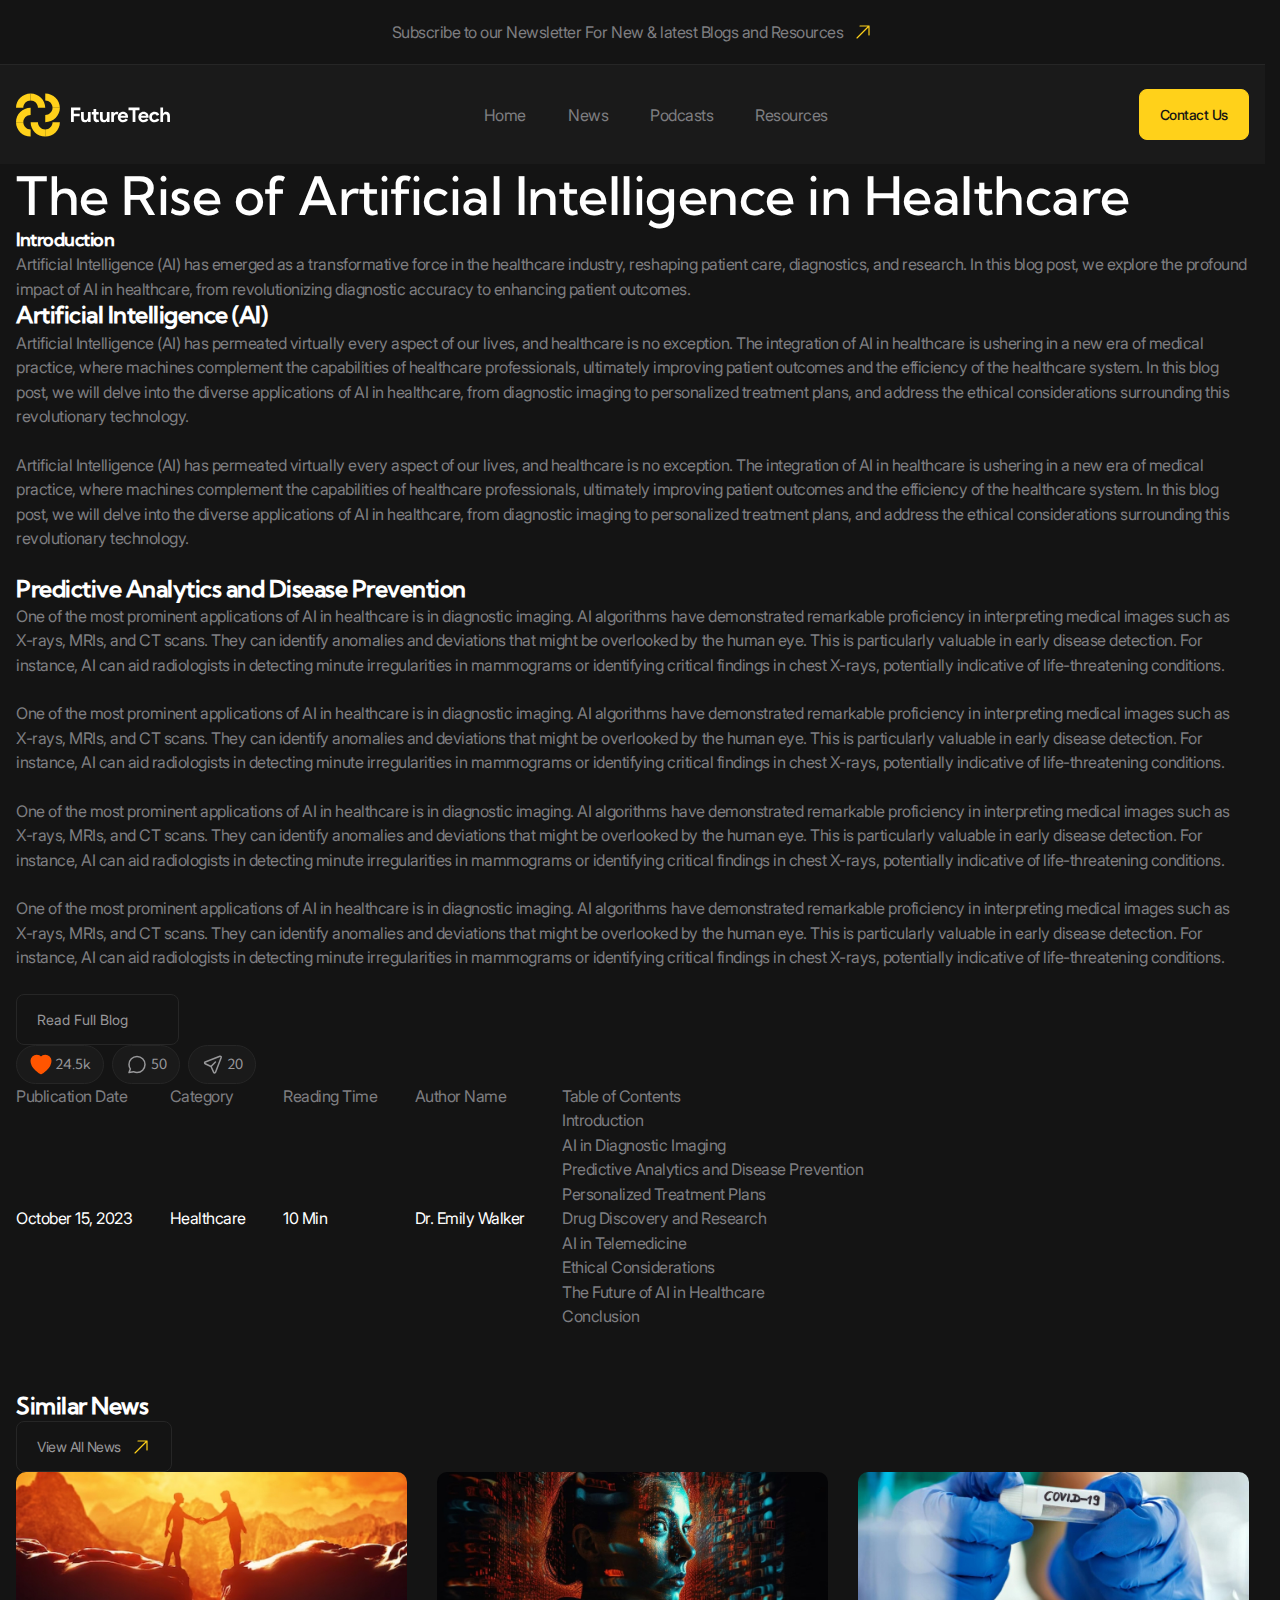
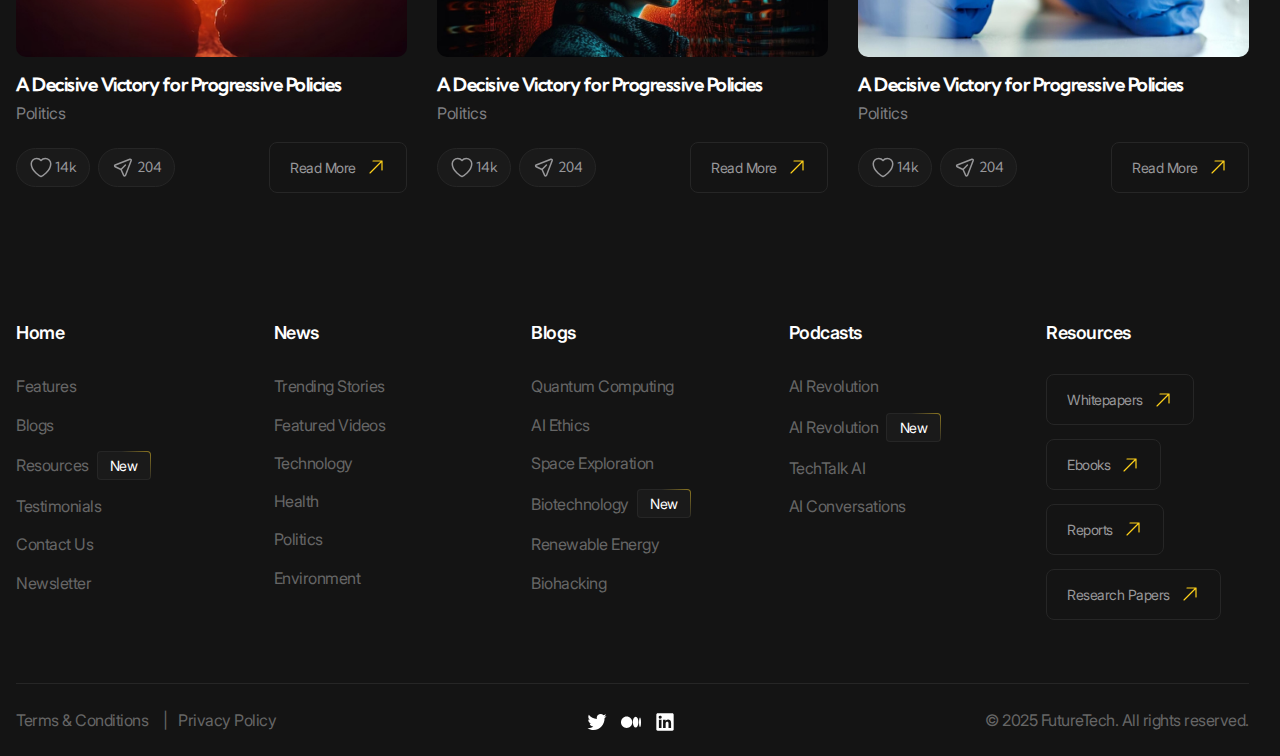
==== blog.html @ c9fc6361 "The layout of the blog-details section has been completed" ====
<!DOCTYPE html>
<html lang="en">

<head>
  <meta charset="UTF-8">
  <meta name="viewport"
    content="width=device-width, initial-scale=1.0, user-scalable=no, maximum-scale=1.0, minimum-scale=1.0">
  <meta http-equiv="X-UA-Compatible" content="ie-edge">
  <title>Future Tech | Blog</title>
  <link rel="stylesheet" href="./styles/main.css">
  <script src="./scripts/main.js" type="module" defer></script>
</head>

<body>
  <header class="header" data-js-header>
    <div class="header__promo">
      <div class="header__promo-inner container">
        <a href="/" class="header__promo-link"><span class="icon icon--yellow-arrow">Subscribe to our Newsletter For New
            & latest Blogs and Resources</span></a>
      </div>
    </div>
    <div class="header__body">
      <div class="header__body-inner container">
        <a href="/" class="header__logo logo" title="Home" aria-label="Home">
          <img src="./images/logo.svg" alt="" class="logo__image" width="179" height="50">
        </a>
        <div class="header__overlay" data-js-header-overlay>
          <nav class="header__menu">
            <ul class="header__menu-list">
              <li class="header__menu-item">
                <a href="./index.html" class="header__menu-link">Home</a>
              </li>
              <li class="header__menu-item">
                <a href="./news.html" class="header__menu-link">News</a>
              </li>
              <li class="header__menu-item">
                <a href="/" class="header__menu-link">Podcasts</a>
              </li>
              <li class="header__menu-item">
                <a href="/" class="header__menu-link">Resources</a>
              </li>
            </ul>
          </nav>
          <a href="" class="header__contact-us-link button button--accent">Contact Us</a>
        </div>

        <button class="header__burger-button burger-button visible-mobile" type="button" aria-label="Open menu"
          title="Open menu" data-js-header-burger-button>
          <span class="burger-button__line"></span>
          <span class="burger-button__line"></span>
          <span class="burger-button__line"></span>
        </button>
      </div>
    </div>
  </header>
  <main>
    <section class="blog-details" aria-labelledby="blog-details-title">
      <header class="blog-details__banner">
        <div class="blog-details__banner-inner container">
          <h1 class="blog-details__title" id="blog-details__title">The Rise of Artificial Intelligence in Healthcare
          </h1>
        </div>
      </header>
      <div class="blog-details__body">
        <div class="blog-details__body-inner container">
          <div class="blog-details__content">
            <div class="blog-details__intro">
              <h2 class="h6">Introduction</h2>
              <p>Artificial Intelligence (AI) has emerged as a transformative force in the healthcare industry,
                reshaping patient care, diagnostics, and research. In this blog post, we explore the profound impact of
                AI in healthcare, from revolutionizing diagnostic accuracy to enhancing patient outcomes.</p>
            </div>
            <div class="blog-details__main">
              <h2 class="h4">Artificial Intelligence (AI)</h2>
              <p>Artificial Intelligence (AI) has permeated virtually every aspect of our lives, and healthcare is no
                exception. The integration of AI in healthcare is ushering in a new era of medical practice, where
                machines complement the capabilities of healthcare professionals, ultimately improving patient outcomes
                and the efficiency of the healthcare system. In this blog post, we will delve into the diverse
                applications of AI in healthcare, from diagnostic imaging to personalized treatment plans, and address
                the ethical considerations surrounding this revolutionary technology.</p>
              <p>Artificial Intelligence (AI) has permeated virtually every aspect of our lives, and healthcare is no
                exception. The integration of AI in healthcare is ushering in a new era of medical practice, where
                machines complement the capabilities of healthcare professionals, ultimately improving patient outcomes
                and the efficiency of the healthcare system. In this blog post, we will delve into the diverse
                applications of AI in healthcare, from diagnostic imaging to personalized treatment plans, and address
                the ethical considerations surrounding this revolutionary technology.</p>
              <h2 class="h4">Predictive Analytics and Disease Prevention</h2>
              <p>
                One of the most prominent applications of AI in healthcare is in diagnostic imaging. AI algorithms have
                demonstrated remarkable proficiency in interpreting medical images such as X-rays, MRIs, and CT scans.
                They can identify anomalies and deviations that might be overlooked by the human eye. This is
                particularly valuable in early disease detection. For instance, AI can aid radiologists in detecting
                minute irregularities in mammograms or identifying critical findings in chest X-rays, potentially
                indicative of life-threatening conditions.
              </p>
              <p>
                One of the most prominent applications of AI in healthcare is in diagnostic imaging. AI algorithms have
                demonstrated remarkable proficiency in interpreting medical images such as X-rays, MRIs, and CT scans.
                They can identify anomalies and deviations that might be overlooked by the human eye. This is
                particularly valuable in early disease detection. For instance, AI can aid radiologists in detecting
                minute irregularities in mammograms or identifying critical findings in chest X-rays, potentially
                indicative of life-threatening conditions.
              </p>
              <p>
                One of the most prominent applications of AI in healthcare is in diagnostic imaging. AI algorithms have
                demonstrated remarkable proficiency in interpreting medical images such as X-rays, MRIs, and CT scans.
                They can identify anomalies and deviations that might be overlooked by the human eye. This is
                particularly valuable in early disease detection. For instance, AI can aid radiologists in detecting
                minute irregularities in mammograms or identifying critical findings in chest X-rays, potentially
                indicative of life-threatening conditions.
              </p>
              <p>
                One of the most prominent applications of AI in healthcare is in diagnostic imaging. AI algorithms have
                demonstrated remarkable proficiency in interpreting medical images such as X-rays, MRIs, and CT scans.
                They can identify anomalies and deviations that might be overlooked by the human eye. This is
                particularly valuable in early disease detection. For instance, AI can aid radiologists in detecting
                minute irregularities in mammograms or identifying critical findings in chest X-rays, potentially
                indicative of life-threatening conditions.
              </p>
              <button class="blog-details__read-full-button button" type="button">
                <span class="icon icon--gray-arrow-down">Read Full Blog</span>
              </button>
            </div>
          </div>
          <div class="blog-details__info">
            <div class="blog-details__actions blog-actions">
              <ul class="blog-actions__list">
                <li class="blog-actions__item">
                  <button class="blog-actions__button is-active" type="button" aria-label="Dislike"
                    title="Dislike">
                    <span class="blog-actions__icon-wrapper">
                      <svg width="24" height="25" viewBox="0 0 24 25" fill="none"
                        xmlns="http://www.w3.org/2000/svg">
                        <path
                          d="M11.645 21.4107L11.6384 21.4071L11.6158 21.3949C11.5965 21.3844 11.5689 21.3693 11.5336 21.3496C11.4629 21.3101 11.3612 21.2524 11.233 21.1769C10.9765 21.0261 10.6132 20.8039 10.1785 20.515C9.31074 19.9381 8.15122 19.0901 6.9886 18.0063C4.68781 15.8615 2.25 12.6751 2.25 8.75C2.25 5.82194 4.7136 3.5 7.6875 3.5C9.43638 3.5 11.0023 4.29909 12 5.5516C12.9977 4.29909 14.5636 3.5 16.3125 3.5C19.2864 3.5 21.75 5.82194 21.75 8.75C21.75 12.6751 19.3122 15.8615 17.0114 18.0063C15.8488 19.0901 14.6893 19.9381 13.8215 20.515C13.3868 20.8039 13.0235 21.0261 12.767 21.1769C12.6388 21.2524 12.5371 21.3101 12.4664 21.3496C12.4311 21.3693 12.4035 21.3844 12.3842 21.3949L12.3616 21.4071L12.355 21.4107L12.3523 21.4121C12.1323 21.5289 11.8677 21.5289 11.6477 21.4121L11.645 21.4107Z"
                          stroke="#666666" stroke-width="1.5" stroke-linejoin="round" />
                      </svg>
                    </span>
                    <span>24.5k</span>
                  </button>
                </li>
                <li class="blog-actions__item">
                  <button class="blog-actions__button" type="button" aria-label="Discuss" title="Discuss">
                    <span class="blog-actions__icon-wrapper">
                      <svg width="24" height="25" viewBox="0 0 24 25" fill="none"
                        xmlns="http://www.w3.org/2000/svg">
                        <path
                          d="M8.48581 19.6888C9.54657 20.2083 10.7392 20.5 12 20.5C16.4183 20.5 20 16.9183 20 12.5C20 8.08172 16.4183 4.5 12 4.5C7.58172 4.5 4 8.08172 4 12.5C4 14.1401 4.49356 15.665 5.34026 16.9341M8.48581 19.6888L4 20.5L5.34026 16.9341M8.48581 19.6888L8.49231 19.6877M5.34026 16.9341L5.34154 16.9308"
                          stroke="#666666" stroke-width="1.5" stroke-linecap="round" stroke-linejoin="round" />
                      </svg>

                    </span>
                    <span>50</span>
                  </button>
                </li>
                <li class="blog-actions__item">
                  <button class="blog-actions__button" type="button" aria-label="Share" title="Share">
                    <span class="blog-actions__icon-wrapper">
                      <svg width="24" height="25" viewBox="0 0 24 25" fill="none"
                        xmlns="http://www.w3.org/2000/svg">
                        <path
                          d="M10.0384 14.4616L4.1719 11.7951C3.36454 11.4281 3.39898 10.2697 4.22673 9.95134L18.8999 4.30781C19.7087 3.99675 20.5033 4.79139 20.1922 5.60013L14.5487 20.2733C14.2303 21.1011 13.072 21.1355 12.705 20.3281L10.0384 14.4616ZM10.0384 14.4616L14.4231 10.077"
                          stroke="#666666" stroke-width="1.5" stroke-linecap="round" stroke-linejoin="round" />
                      </svg>

                    </span>
                    <span>20</span>
                  </button>
                </li>
              </ul>
            </div>
            <div class="blog-details__summary summary">
              <dl class="summary__list">
                <div class="summary__item">
                  <dt class="summary__key">Publication Date</dt>
                  <dd class="summary__value"><time datetime="2023-10-15" >October 15, 2023</time></dd>
                </div>
                <div class="summary__item">
                  <dt class="summary__key">Category</dt>
                  <dd class="summary__value">Healthcare</dd>
                </div>
                <div class="summary__item">
                  <dt class="summary__key">Reading Time</dt>
                  <dd class="summary__value">10 Min</dd>
                </div>
                <div class="summary__item">
                  <dt class="summary__key">Author Name</dt>
                  <dd class="summary__value">Dr. Emily Walker</dd>
                </div>
                <div class="summary__item">
                  <dt class="summary__key">Table of Contents</dt>
                  <div class="table-of-contents">
                    <ul class="table-of-contents__list">
                      <li class="table-of-contents__item">Introduction</li>
                      <li class="table-of-contents__item">AI in Diagnostic Imaging</li>
                      <li class="table-of-contents__item">Predictive Analytics and Disease Prevention</li>
                      <li class="table-of-contents__item">Personalized Treatment Plans</li>
                      <li class="table-of-contents__item">Drug Discovery and Research</li>
                      <li class="table-of-contents__item">AI in Telemedicine</li>
                      <li class="table-of-contents__item">Ethical Considerations</li>
                      <li class="table-of-contents__item">The Future of AI in Healthcare</li>
                      <li class="table-of-contents__item">Conclusion</li>
                    </ul>
                  </div>
                </div>
              </dl>
            </div>
          </div>
        </div>
      </div>
      <div class="blog-details__news news container">
        <header class="news__header">
          <h2 class="news__title h4">Similar News</h2>
          <a href="/" class="news__link button">
            <span class="icon icon--yellow-arrow">View All News</span>
          </a>
        </header>
        <ul class="news__list">
          <li class="news__item">
            <article class="news-card">
              <img src="./images/news/2.jpg" alt="" class="news-card__image" width="512" height="222">
              <div class="news-card__body">
                <h2 class="news-card__title h6">A Decisive Victory for Progressive Policies</h2>
                <div class="news-card__description">
                  <p>Politics</p>
                </div>
              </div>
              <div class="news-card__controls">
                <div class="news-card__actions blog-actions">
                  <ul class="blog-actions__list">
                    <li class="blog-actions__item">
                      <button class="blog-actions__button" type="button" aria-label="Like" title="Like">
                        <span class="blog-actions__icon-wrapper">
                          <svg width="24" height="25" viewBox="0 0 24 25" fill="none"
                            xmlns="http://www.w3.org/2000/svg">
                            <path
                              d="M11.645 21.4107L11.6384 21.4071L11.6158 21.3949C11.5965 21.3844 11.5689 21.3693 11.5336 21.3496C11.4629 21.3101 11.3612 21.2524 11.233 21.1769C10.9765 21.0261 10.6132 20.8039 10.1785 20.515C9.31074 19.9381 8.15122 19.0901 6.9886 18.0063C4.68781 15.8615 2.25 12.6751 2.25 8.75C2.25 5.82194 4.7136 3.5 7.6875 3.5C9.43638 3.5 11.0023 4.29909 12 5.5516C12.9977 4.29909 14.5636 3.5 16.3125 3.5C19.2864 3.5 21.75 5.82194 21.75 8.75C21.75 12.6751 19.3122 15.8615 17.0114 18.0063C15.8488 19.0901 14.6893 19.9381 13.8215 20.515C13.3868 20.8039 13.0235 21.0261 12.767 21.1769C12.6388 21.2524 12.5371 21.3101 12.4664 21.3496C12.4311 21.3693 12.4035 21.3844 12.3842 21.3949L12.3616 21.4071L12.355 21.4107L12.3523 21.4121C12.1323 21.5289 11.8677 21.5289 11.6477 21.4121L11.645 21.4107Z"
                              stroke="#666666" stroke-width="1.5" stroke-linejoin="round" />
                          </svg>
                        </span>
                        <span>14k</span>
                      </button>
                    </li>
                    <li class="blog-actions__item">
                      <button class="blog-actions__button" type="button" aria-label="Share" title="Share">
                        <span class="blog-actions__icon-wrapper">
                          <svg width="24" height="25" viewBox="0 0 24 25" fill="none"
                            xmlns="http://www.w3.org/2000/svg">
                            <path
                              d="M10.0384 14.4616L4.1719 11.7951C3.36454 11.4281 3.39898 10.2697 4.22673 9.95134L18.8999 4.30781C19.7087 3.99675 20.5033 4.79139 20.1922 5.60013L14.5487 20.2733C14.2303 21.1011 13.072 21.1355 12.705 20.3281L10.0384 14.4616ZM10.0384 14.4616L14.4231 10.077"
                              stroke="#666666" stroke-width="1.5" stroke-linecap="round"
                              stroke-linejoin="round" />
                          </svg>

                        </span>
                        <span>204</span>
                      </button>
                    </li>
                  </ul>
                </div>
                <a href="/" class="news-card__link button"><span class="icon icon--yellow-arrow">Read
                    More</span></a>
              </div>
            </article>
          </li>
          <li class="news__item">
            <article class="news-card">
              <img src="./images/news/3.jpg" alt="" class="news-card__image" width="512" height="222">
              <div class="news-card__body">
                <h2 class="news-card__title h6">A Decisive Victory for Progressive Policies</h2>
                <div class="news-card__description">
                  <p>Politics</p>
                </div>
              </div>
              <div class="news-card__controls">
                <div class="news-card__actions blog-actions">
                  <ul class="blog-actions__list">
                    <li class="blog-actions__item">
                      <button class="blog-actions__button" type="button" aria-label="Like" title="Like">
                        <span class="blog-actions__icon-wrapper">
                          <svg width="24" height="25" viewBox="0 0 24 25" fill="none"
                            xmlns="http://www.w3.org/2000/svg">
                            <path
                              d="M11.645 21.4107L11.6384 21.4071L11.6158 21.3949C11.5965 21.3844 11.5689 21.3693 11.5336 21.3496C11.4629 21.3101 11.3612 21.2524 11.233 21.1769C10.9765 21.0261 10.6132 20.8039 10.1785 20.515C9.31074 19.9381 8.15122 19.0901 6.9886 18.0063C4.68781 15.8615 2.25 12.6751 2.25 8.75C2.25 5.82194 4.7136 3.5 7.6875 3.5C9.43638 3.5 11.0023 4.29909 12 5.5516C12.9977 4.29909 14.5636 3.5 16.3125 3.5C19.2864 3.5 21.75 5.82194 21.75 8.75C21.75 12.6751 19.3122 15.8615 17.0114 18.0063C15.8488 19.0901 14.6893 19.9381 13.8215 20.515C13.3868 20.8039 13.0235 21.0261 12.767 21.1769C12.6388 21.2524 12.5371 21.3101 12.4664 21.3496C12.4311 21.3693 12.4035 21.3844 12.3842 21.3949L12.3616 21.4071L12.355 21.4107L12.3523 21.4121C12.1323 21.5289 11.8677 21.5289 11.6477 21.4121L11.645 21.4107Z"
                              stroke="#666666" stroke-width="1.5" stroke-linejoin="round" />
                          </svg>
                        </span>
                        <span>14k</span>
                      </button>
                    </li>
                    <li class="blog-actions__item">
                      <button class="blog-actions__button" type="button" aria-label="Share" title="Share">
                        <span class="blog-actions__icon-wrapper">
                          <svg width="24" height="25" viewBox="0 0 24 25" fill="none"
                            xmlns="http://www.w3.org/2000/svg">
                            <path
                              d="M10.0384 14.4616L4.1719 11.7951C3.36454 11.4281 3.39898 10.2697 4.22673 9.95134L18.8999 4.30781C19.7087 3.99675 20.5033 4.79139 20.1922 5.60013L14.5487 20.2733C14.2303 21.1011 13.072 21.1355 12.705 20.3281L10.0384 14.4616ZM10.0384 14.4616L14.4231 10.077"
                              stroke="#666666" stroke-width="1.5" stroke-linecap="round"
                              stroke-linejoin="round" />
                          </svg>

                        </span>
                        <span>204</span>
                      </button>
                    </li>
                  </ul>
                </div>
                <a href="/" class="news-card__link button"><span class="icon icon--yellow-arrow">Read
                    More</span></a>
              </div>
            </article>
          </li>
          <li class="news__item">
            <article class="news-card">
              <img src="./images/news/4.jpg" alt="" class="news-card__image" width="512" height="222">
              <div class="news-card__body">
                <h2 class="news-card__title h6">A Decisive Victory for Progressive Policies</h2>
                <div class="news-card__description">
                  <p>Politics</p>
                </div>
              </div>
              <div class="news-card__controls">
                <div class="news-card__actions blog-actions">
                  <ul class="blog-actions__list">
                    <li class="blog-actions__item">
                      <button class="blog-actions__button" type="button" aria-label="Like" title="Like">
                        <span class="blog-actions__icon-wrapper">
                          <svg width="24" height="25" viewBox="0 0 24 25" fill="none"
                            xmlns="http://www.w3.org/2000/svg">
                            <path
                              d="M11.645 21.4107L11.6384 21.4071L11.6158 21.3949C11.5965 21.3844 11.5689 21.3693 11.5336 21.3496C11.4629 21.3101 11.3612 21.2524 11.233 21.1769C10.9765 21.0261 10.6132 20.8039 10.1785 20.515C9.31074 19.9381 8.15122 19.0901 6.9886 18.0063C4.68781 15.8615 2.25 12.6751 2.25 8.75C2.25 5.82194 4.7136 3.5 7.6875 3.5C9.43638 3.5 11.0023 4.29909 12 5.5516C12.9977 4.29909 14.5636 3.5 16.3125 3.5C19.2864 3.5 21.75 5.82194 21.75 8.75C21.75 12.6751 19.3122 15.8615 17.0114 18.0063C15.8488 19.0901 14.6893 19.9381 13.8215 20.515C13.3868 20.8039 13.0235 21.0261 12.767 21.1769C12.6388 21.2524 12.5371 21.3101 12.4664 21.3496C12.4311 21.3693 12.4035 21.3844 12.3842 21.3949L12.3616 21.4071L12.355 21.4107L12.3523 21.4121C12.1323 21.5289 11.8677 21.5289 11.6477 21.4121L11.645 21.4107Z"
                              stroke="#666666" stroke-width="1.5" stroke-linejoin="round" />
                          </svg>
                        </span>
                        <span>14k</span>
                      </button>
                    </li>
                    <li class="blog-actions__item">
                      <button class="blog-actions__button" type="button" aria-label="Share" title="Share">
                        <span class="blog-actions__icon-wrapper">
                          <svg width="24" height="25" viewBox="0 0 24 25" fill="none"
                            xmlns="http://www.w3.org/2000/svg">
                            <path
                              d="M10.0384 14.4616L4.1719 11.7951C3.36454 11.4281 3.39898 10.2697 4.22673 9.95134L18.8999 4.30781C19.7087 3.99675 20.5033 4.79139 20.1922 5.60013L14.5487 20.2733C14.2303 21.1011 13.072 21.1355 12.705 20.3281L10.0384 14.4616ZM10.0384 14.4616L14.4231 10.077"
                              stroke="#666666" stroke-width="1.5" stroke-linecap="round"
                              stroke-linejoin="round" />
                          </svg>

                        </span>
                        <span>204</span>
                      </button>
                    </li>
                  </ul>
                </div>
                <a href="/" class="news-card__link button"><span class="icon icon--yellow-arrow">Read
                    More</span></a>
              </div>
            </article>
          </li>
        </ul>
      </div>
    </section>
  </main>

  <footer class="footer">
    <div class="footer__inner container">
      <div class="footer__body">
        <nav class="footer__menu">
          <div class="footer__menu-column">
            <a href="/" class="footer__menu-main-link h6 h6">Home</a>
            <ul class="footer__menu-list">
              <li class="footer__menu-item">
                <a href="/" class="footer__menu-link">Features</a>
              </li>
              <li class="footer__menu-item">
                <a href="/" class="footer__menu-link">Blogs</a>
              </li>
              <li class="footer__menu-item">
                <a href="/" class="footer__menu-link">Resources</a>
                <span class="badge">New</span>
              </li>
              <li class="footer__menu-item">
                <a href="/" class="footer__menu-link">Testimonials</a>
              </li>
              <li class="footer__menu-item">
                <a href="/" class="footer__menu-link">Contact Us</a>
              </li>
              <li class="footer__menu-item">
                <a href="/" class="footer__menu-link">Newsletter</a>
              </li>
            </ul>
          </div>
          <div class="footer__menu-column">
            <a href="/" class="footer__menu-main-link h6">News</a>
            <ul class="footer__menu-list">
              <li class="footer__menu-item">
                <a href="/" class="footer__menu-link">Trending Stories</a>
              </li>
              <li class="footer__menu-item">
                <a href="/" class="footer__menu-link">Featured Videos</a>
              </li>
              <li class="footer__menu-item">
                <a href="/" class="footer__menu-link">Technology</a>
              </li>
              <li class="footer__menu-item">
                <a href="/" class="footer__menu-link">Health</a>
              </li>
              <li class="footer__menu-item">
                <a href="/" class="footer__menu-link">Politics</a>
              </li>
              <li class="footer__menu-item">
                <a href="/" class="footer__menu-link">Environment</a>
              </li>
            </ul>
          </div>
          <div class="footer__menu-column">
            <a href="/" class="footer__menu-main-link h6">Blogs</a>
            <ul class="footer__menu-list">
              <li class="footer__menu-item">
                <a href="/" class="footer__menu-link">Quantum Computing</a>
              </li>
              <li class="footer__menu-item">
                <a href="/" class="footer__menu-link">AI Ethics</a>
              </li>
              <li class="footer__menu-item">
                <a href="/" class="footer__menu-link">Space Exploration</a>
              </li>
              <li class="footer__menu-item">
                <a href="/" class="footer__menu-link">Biotechnology</a>
                <span class="badge">New</span>
              </li>
              <li class="footer__menu-item">
                <a href="/" class="footer__menu-link">Renewable Energy</a>
              </li>
              <li class="footer__menu-item">
                <a href="/" class="footer__menu-link">Biohacking</a>
              </li>
            </ul>
          </div>
          <div class="footer__menu-column">
            <a href="/" class="footer__menu-main-link h6">Podcasts</a>
            <ul class="footer__menu-list">
              <li class="footer__menu-item">
                <a href="/" class="footer__menu-link">AI Revolution</a>
              </li>
              <li class="footer__menu-item">
                <a href="/" class="footer__menu-link">AI Revolution</a>
                <span class="badge">New</span>
              </li>
              <li class="footer__menu-item">
                <a href="/" class="footer__menu-link">TechTalk AI</a>
              </li>
              <li class="footer__menu-item">
                <a href="/" class="footer__menu-link">AI Conversations</a>
              </li>
            </ul>
          </div>
          <div class="footer__menu-column">
            <a href="/" class="footer__menu-main-link h6">Resources</a>
            <ul class="footer__menu-list">
              <li class="footer__menu-item">
                <a href="/" class="footer__menu-link button">
                  <span class="icon icon--yellow-arrow">Whitepapers</span>
                </a>
              </li>
              <li class="footer__menu-item">
                <a href="/" class="footer__menu-link button">
                  <span class="icon icon--yellow-arrow">Ebooks</span>
                </a>
              </li>
              <li class="footer__menu-item">
                <a href="/" class="footer__menu-link button">
                  <span class="icon icon--yellow-arrow">Reports</span>
                </a>
              </li>
              <li class="footer__menu-item">
                <a href="/" class="footer__menu-link button">
                  <span class="icon icon--yellow-arrow">Research Papers</span>
                </a>
              </li>
            </ul>
          </div>
        </nav>
      </div>
      <div class="footer__extra">
        <div class="footer__extra-menu">
          <ul class="footer__extra-menu-list">
            <li class="footer__extra-menu-item">
              <a href="/" class="footer__extra-menu-link">Terms & Conditions</a>
            </li>
            <li class="footer__extra-menu-item">
              <a href="/" class="footer__extra-menu-link">Privacy Policy</a>
            </li>
          </ul>
        </div>
        <div class="footer__soc1als soc1als">
          <ul class="soc1als__list">
            <li class="soc1als__item">
              <a href="/" class="soc1als__link" target="_blank" aria-label="Twitter" title="Twitter">
                <svg width="24" height="24" viewBox="0 0 24 24" fill="none" xmlns="http://www.w3.org/2000/svg">
                  <path
                    d="M21.0571 7.18114C21.0664 7.39235 21.0664 7.59395 21.0664 7.80515C21.0756 14.2084 16.3712 21.6004 7.76793 21.6004C5.23048 21.6004 2.73933 20.842 0.600098 19.4212C0.970528 19.4692 1.34096 19.4884 1.71139 19.4884C3.81358 19.4884 5.86021 18.7588 7.51789 17.4052C5.51756 17.3668 3.75802 16.0132 3.14681 14.0356C3.85063 14.1796 4.57296 14.1508 5.25826 13.9492C3.08198 13.5076 1.51691 11.5204 1.50765 9.20675C1.50765 9.18755 1.50765 9.16835 1.50765 9.14915C2.15591 9.52355 2.88751 9.73475 3.62837 9.75395C1.58174 8.33315 0.942746 5.50114 2.18369 3.28353C4.5637 6.31714 8.06427 8.15075 11.8241 8.35235C11.4445 6.67234 11.9631 4.90594 13.1762 3.71553C15.0561 1.88193 18.0196 1.97793 19.7977 3.92673C20.8441 3.71553 21.8535 3.31233 22.7704 2.74593C22.4185 3.86913 21.6869 4.81954 20.7145 5.42434C21.6406 5.30914 22.5481 5.04994 23.4001 4.66594C22.7704 5.64514 21.9739 6.48994 21.0571 7.18114Z"
                    fill="white" />
                </svg>

              </a>
            </li>
            <li class="soc1als__item">
              <a href="/" class="soc1als__link" target="_blank" aria-label="Medium" title="Medium">
                <svg width="24" height="24" viewBox="0 0 24 24" fill="none" xmlns="http://www.w3.org/2000/svg">
                  <path
                    d="M13.5374 12.2281C13.5374 15.9988 10.5069 19.0556 6.76883 19.0556C3.03073 19.0556 0 15.9981 0 12.2281C0 8.45806 3.0305 5.40039 6.76883 5.40039C10.5072 5.40039 13.5374 8.45737 13.5374 12.2281Z"
                    fill="white" />
                  <path
                    d="M20.9627 12.2285C20.9627 15.7778 19.4474 18.6563 17.5783 18.6563C15.7091 18.6563 14.1938 15.7778 14.1938 12.2285C14.1938 8.67922 15.7089 5.80078 17.578 5.80078C19.4472 5.80078 20.9625 8.67829 20.9625 12.2285"
                    fill="white" />
                  <path
                    d="M24 12.228C24 15.4073 23.4672 17.9862 22.8097 17.9862C22.1522 17.9862 21.6196 15.408 21.6196 12.228C21.6196 9.04797 22.1525 6.46973 22.8097 6.46973C23.467 6.46973 24 9.04774 24 12.228Z"
                    fill="white" />
                </svg>
              </a>
            </li>
            <li class="soc1als__item">
              <a href="/" class="soc1als__link" target="_blank" aria-label="LinkedIn" title="LinkedIn">
                <svg width="24" height="24" viewBox="0 0 24 24" fill="none" xmlns="http://www.w3.org/2000/svg">
                  <path
                    d="M20.8647 1.59961H3.13554C2.72832 1.59961 2.33777 1.76138 2.04982 2.04933C1.76187 2.33728 1.6001 2.72783 1.6001 3.13505V20.8642C1.6001 21.2714 1.76187 21.6619 2.04982 21.9499C2.33777 22.2378 2.72832 22.3996 3.13554 22.3996H20.8647C21.2719 22.3996 21.6624 22.2378 21.9504 21.9499C22.2383 21.6619 22.4001 21.2714 22.4001 20.8642V3.13505C22.4001 2.72783 22.2383 2.33728 21.9504 2.04933C21.6624 1.76138 21.2719 1.59961 20.8647 1.59961ZM7.79965 19.3186H4.67243V9.38516H7.79965V19.3186ZM6.23388 8.00861C5.87915 8.00661 5.53296 7.89958 5.239 7.70102C4.94504 7.50246 4.71649 7.22127 4.58219 6.89294C4.44789 6.56461 4.41386 6.20386 4.48439 5.8562C4.55492 5.50855 4.72686 5.18958 4.9785 4.93955C5.23014 4.68952 5.5502 4.51964 5.8983 4.45134C6.2464 4.38304 6.60693 4.41939 6.93439 4.5558C7.26185 4.6922 7.54156 4.92255 7.73823 5.21778C7.9349 5.51301 8.03971 5.85988 8.03943 6.21461C8.04278 6.45211 7.99827 6.68784 7.90857 6.90777C7.81887 7.1277 7.68582 7.32732 7.51733 7.49473C7.34884 7.66215 7.14837 7.79392 6.92787 7.88221C6.70736 7.97049 6.47134 8.01348 6.23388 8.00861ZM19.3263 19.3273H16.2005V13.9005C16.2005 12.3001 15.5202 11.8061 14.642 11.8061C13.7147 11.8061 12.8047 12.5052 12.8047 13.9409V19.3273H9.67743V9.39239H12.6848V10.7689H12.7252C13.0271 10.1579 14.0844 9.11361 15.6979 9.11361C17.4428 9.11361 19.3278 10.1493 19.3278 13.1826L19.3263 19.3273Z"
                    fill="white" />
                </svg>
              </a>
            </li>
          </ul>
        </div>
        <p class="footer__copyright">© <time datetime="2025">2025</time> FutureTech. All rights reserved.</p>
      </div>
    </div>
  </footer>
</body>

</html>
---- styles/main.css ----
@charset "UTF-8";
/**
  Нормализация блочной модели
 */
*,
::before,
::after {
  box-sizing: border-box;
}

/**
  Убираем внутренние отступы слева тегам списков,
  у которых есть атрибут class
 */
:where(ul, ol):where([class]) {
  padding-left: 0;
}

/**
  Убираем внешние отступы body и двум другим тегам,
  у которых есть атрибут class
 */
body,
:where(blockquote, figure):where([class]) {
  margin: 0;
}

/**
  Убираем внешние отступы вертикали нужным тегам,
  у которых есть атрибут class
 */
:where(h1,
h2,
h3,
h4,
h5,
h6,
p,
ul,
ol,
dl):where([class]) {
  margin-block: 0;
}

:where(dd[class]) {
  margin-left: 0;
}

:where(fieldset[class]) {
  margin-left: 0;
  padding: 0;
  border: none;
}

/**
  Убираем стандартный маркер маркированному списку,
  у которого есть атрибут class
 */
:where(ul[class]) {
  list-style: none;
}

:where(address[class]) {
  font-style: normal;
}

/**
  Обнуляем вертикальные внешние отступы параграфа,
  объявляем локальную переменную для внешнего отступа вниз,
  чтобы избежать взаимодействие с более сложным селектором
 */
p {
  --paragraphMarginBottom: 24px;
  margin-block: 0;
}

/**
  Внешний отступ вниз для параграфа без атрибута class,
  который расположен не последним среди своих соседних элементов
 */
p:where(:not([class]):not(:last-child)) {
  margin-bottom: var(--paragraphMarginBottom);
}

/**
  Упрощаем работу с изображениями и видео
 */
img,
video {
  display: block;
  max-width: 100%;
  height: auto;
}

/**
  Наследуем свойства шрифт для полей ввода
 */
input,
textarea,
select,
button {
  font: inherit;
}

html {
  /**
    Пригодится в большинстве ситуаций
    (когда, например, нужно будет "прижать" футер к низу сайта)
   */
  height: 100%;
  /**
    Убираем скачок интерфейса по горизонтали
    при появлении / исчезновении скроллбара
   */
  scrollbar-gutter: stable;
}

/**
  Плавный скролл
 */
html,
:has(:target) {
  scroll-behavior: smooth;
}

body {
  /**
    Пригодится в большинстве ситуаций
    (когда, например, нужно будет "прижать" футер к низу сайта)
   */
  min-height: 100%;
  /**
    Унифицированный интерлиньяж
   */
  line-height: 1.5;
}

/**
  Нормализация высоты элемента ссылки при его инспектировании в DevTools
 */
a:where([class]) {
  display: inline-flex;
}

/**
  Курсор-рука при наведении на элемент
 */
button,
label {
  cursor: pointer;
}

/**
  Приводим к единому цвету svg-элементы
  (за исключением тех, у которых уже указан
  атрибут fill со значением 'none' или начинается с 'url')
 */
:where([fill]:not([fill=none],
[fill^=url])) {
  fill: currentColor;
}

/**
  Приводим к единому цвету svg-элементы
  (за исключением тех, у которых уже указан
  атрибут stroke со значением 'none')
 */
:where([stroke]:not([stroke=none],
[stroke^=url])) {
  stroke: currentColor;
}

/**
  Чиним баг задержки смены цвета при взаимодействии с svg-элементами
 */
svg * {
  transition-property: fill, stroke;
}

/**
  Приведение рамок таблиц в классический 'collapse' вид
 */
:where(table) {
  border-collapse: collapse;
  border-color: currentColor;
}

/**
  Удаляем все анимации и переходы для людей,
  которые предпочитают их не использовать
 */
@media (prefers-reduced-motion: reduce) {
  *,
  ::before,
  ::after {
    animation-duration: 0.01ms !important;
    animation-iteration-count: 1 !important;
    transition-duration: 0.01ms !important;
    scroll-behavior: auto !important;
  }
}
@font-face {
  font-family: "Kumbh Sans";
  src: url("../fonts/KumbhSans-Regular.woff2") format(woff2);
  font-weight: 400;
  font-style: normal;
  font-display: swap;
}
@font-face {
  font-family: "Kumbh Sans";
  src: url("../fonts/KumbhSans-Medium.woff2") format(woff2);
  font-weight: 500;
  font-style: normal;
  font-display: swap;
}
@font-face {
  font-family: "Inter";
  src: url("../fonts/Inter-Regular.woff2") format(woff2);
  font-weight: 400;
  font-style: normal;
  font-display: swap;
}
@font-face {
  font-family: "Inter";
  src: url("../fonts/Inter-Medium.woff2") format(woff2);
  font-weight: 500;
  font-style: normal;
  font-display: swap;
}
@font-face {
  font-family: "Inter";
  src: url("../fonts/Inter-SemiBold.woff2") format(woff2);
  font-weight: 600;
  font-style: normal;
  font-display: swap;
}
@font-face {
  font-family: "Inter";
  src: url("../fonts/Inter-Bold.woff2") format(woff2);
  font-weight: 700;
  font-style: normal;
  font-display: swap;
}
:root {
  --color-light: #FFFFFF;
  --color-dark: #141414;
  --color-dark-10: #1A1A1A;
  --color-dark-15: #262626;
  --color-dark-20: #333333;
  --color-dark-40: #666666;
  --color-gray-50: #7E7E81;
  --color-gray-60: #98989A;
  --color-accent: #FFD11A;
  --color-red: #FF5500;
  --border: 0.0625rem solid var(--color-dark-15);
  --font-family-base: "Inter", sans-serif;
  --font-family-accent: "Kumbh Sans", sans-serif;
  --container-width: 100rem;
  --container-padding-x: 1rem;
  --transition-duration: 0.2s;
}
@media (width <= 90.06125rem) {
  :root {
    --container-width: 80rem;
  }
}

.container {
  max-width: calc(var(--container-width) + var(--container-padding-x) * 2);
  margin-inline: auto;
  padding-inline: var(--container-padding-x);
}

.visually-hidden {
  position: absolute !important;
  width: 1px !important;
  height: 1px !important;
  margin: -1px !important;
  border: 0 !important;
  padding: 0 !important;
  white-space: nowrap !important;
  clip-path: inset(100%) !important;
  clip: rect(0 0 0 0) !important;
  overflow: hidden !important;
}

@media (width <= 47.99875rem) {
  .hidden-mobile {
    display: none !important;
  }
}

@media (width > 47.99875rem) {
  .visible-mobile {
    display: none !important;
  }
}

.full-vw-line {
  position: relative;
}
.full-vw-line::before, .full-vw-line::after {
  position: absolute;
  width: calc((100vw - var(--container-width)) / 2);
  height: 0.0625rem;
  background-color: var(--color-dark-15);
}
.full-vw-line--top::before {
  content: "";
  bottom: 100%;
}
.full-vw-line--bottom::after {
  content: "";
  top: 100%;
}
.full-vw-line--left::before, .full-vw-line--left::after {
  right: 100%;
}
.full-vw-line--right::before,
.full-vw-line--right ::after {
  left: 100%;
}

.circle-icon {
  --circleSize: 3.25rem;
  --circleMarginLeft: 1.25rem;
  position: relative;
  min-height: var(--circleSize);
  padding-right: calc(var(--circleSize) + var(--circleMarginLeft));
}
@media (width <= 90.06125rem) {
  .circle-icon {
    --circleSize: 2.75rem;
    --circleMarginLeft: 0.875rem;
  }
}
@media (width <= 47.99875rem) {
  .circle-icon {
    --circleSize: 2.5rem;
  }
}
.circle-icon::after {
  width: var(--circleSize);
  height: var(--circleSize);
  position: absolute;
  top: 50%;
  translate: 0 -50%;
  content: "";
  right: 0;
  background: url("../icons/arrow-top-right_black.svg") center no-repeat var(--color-accent);
  border-radius: 50%;
}

html.is-lock {
  overflow: hidden;
}

body {
  font-size: clamp(0.875rem, 0.8112745098rem + 0.2614379085vw, 1.125rem);
  display: flex;
  flex-direction: column;
  font-family: var(--font-family-base);
  letter-spacing: -0.03em;
  color: var(--color-gray-50);
  background-color: var(--color-dark);
}

main {
  flex-grow: 1;
}

h1, .h1,
h2, .h2,
h3, .h3,
h4, .h4,
h5, .h5 h6,
.h6 {
  color: var(--color-light);
}

h1, .h1,
h2, .h2,
h3, .h3 {
  font-family: var(--font-family-accent);
  font-weight: 500;
}

h4, .h4,
h5, .h5 h6,
.h6 {
  font-weight: 600;
}

h1, .h1 {
  font-size: clamp(1.875rem, 1.237745098rem + 2.614379085vw, 4.375rem);
  line-height: 1.2;
}

h2, .h2 {
  font-size: clamp(1.75rem, 1.2720588235rem + 1.9607843137vw, 3.625rem);
  line-height: 1.3;
}

h3, .h3 {
  font-size: clamp(1.5rem, 1.2450980392rem + 1.045751634vw, 2.5rem);
}

h4, .h4 {
  font-size: clamp(1.125rem, 0.9975490196rem + 0.522875817vw, 1.625rem);
}

h5, .h5 {
  font-size: clamp(1.125rem, 1.0294117647rem + 0.3921568627vw, 1.5rem);
}

h6, .h6 {
  font-size: clamp(1rem, 0.9362745098rem + 0.2614379085vw, 1.25rem);
}

a,
button,
label,
input,
textarea,
select,
svg * {
  transition-duration: var(--transition-duration);
}

a {
  color: inherit;
}
@media (any-hover: hover) {
  a:hover {
    color: var(--color-accent);
  }
}
@media (any-hover: none) {
  a:active {
    color: var(--color-accent);
  }
}
a[class] {
  text-decoration: none;
}

:focus-visible {
  outline: 0.125rem dashed var(--color-light);
  outline-offset: 0.25rem;
  transition-duration: 0s !important;
}

a[aria-label],
button[aria-label] {
  position: relative;
}
a[aria-label]::before,
button[aria-label]::before {
  position: absolute;
  top: 50%;
  left: 50%;
  translate: -50% -50%;
  width: 2.75rem;
  height: 2.75rem;
  content: "";
}

.icon {
  display: inline-flex;
  align-items: center;
  column-gap: 0.625rem;
}
.icon::after {
  --size: 1.5rem;
  width: var(--size);
  height: var(--size);
  content: "";
  flex-shrink: 0;
  background-position: center;
  background-size: contain;
  background-repeat: no-repeat;
}
@media (width <= 90.06125rem) {
  .icon::after {
    --size: 1.25rem;
  }
}
.icon--yellow-arrow::after {
  background-image: url("../icons/arrow-top-right_yellow.svg");
}
.icon--yellow-eye::after {
  background-image: url("../icons/eye_yellow.svg");
}

.logo {
  max-width: clamp(7.875rem, 7.0306372549rem + 3.4640522876vw, 11.1875rem);
}

.button {
  display: inline-flex;
  justify-content: center;
  padding: 1.125rem 1.5rem;
  font-size: 1.125rem;
  color: var(--color-gray-60);
  background-color: var(--color-dark);
  white-space: nowrap;
  border: var(--border);
  border-radius: 0.75rem;
}
@media (width <= 90.06125rem) {
  .button {
    padding: 0.875rem 1.25rem;
    font-size: 0.875rem;
    border-radius: 0.5rem;
  }
}
@media (any-hover: hover) {
  .button:hover {
    color: var(--color-accent);
    border-color: var(--color-accent);
    background-color: var(--color-dark-10);
  }
}
@media (any-hover: none) {
  .button:active {
    color: var(--color-accent);
    border-color: var(--color-accent);
    background-color: var(--color-dark-10);
  }
}
.button--accent {
  color: var(--color-dark);
  border-color: var(--color-accent);
  background-color: var(--color-accent);
  font-weight: 500;
  border-radius: 0.5rem;
}
.button--dark-gray {
  background-color: var(--color-dark-10);
}

.burger-button {
  width: 2.125rem;
  height: 2.125rem;
  display: inline-flex;
  flex-direction: column;
  justify-content: space-between;
  padding: 0.53125rem 0.265625rem;
  color: var(--color-light);
  background-color: transparent;
  border: none;
}
@media (any-hover: hover) {
  .burger-button:hover {
    color: var(--color-accent);
  }
}
@media (any-hover: none) {
  .burger-button:active {
    color: var(--color-accent);
  }
}
.burger-button.is-active .burger-button__line:first-child {
  rotate: 45deg;
  transform-origin: 0;
  translate: 0.25em -0.1em;
}
.burger-button.is-active .burger-button__line:nth-child(2) {
  rotate: -45deg;
}
.burger-button.is-active .burger-button__line:last-child {
  width: 0;
}
.burger-button__line {
  background-color: currentColor;
  width: 100%;
  height: 0.125rem;
  border-radius: 1rem;
  transition-duration: var(--transition-duration);
}
.burger-button__line:last-child {
  width: 55%;
  align-self: flex-end;
}

.header {
  position: sticky;
  z-index: 100;
  top: 0;
  animation-name: scrolling-header;
  animation-fill-mode: both;
  animation-timeline: scroll();
  animation-range: 6.25rem 12.5rem;
}
@keyframes scrolling-header {
  to {
    box-shadow: 0 0 1rem 0 var(--color-dark-40);
  }
}
.header__promo {
  padding-block: 1.25rem;
  text-align: center;
  border-bottom: var(--border);
  background-color: var(--color-dark);
}
@media (width <= 47.99875rem) {
  .header__promo {
    padding-block: 0.875rem;
  }
}
.header__body {
  padding-block: 1.5rem;
  background-color: var(--color-dark-10);
}
@media (width <= 47.99875rem) {
  .header__body {
    padding-block: 1.25rem;
  }
}
.header__body-inner {
  display: flex;
  justify-content: space-between;
  align-items: center;
  column-gap: 1rem;
}
@media (width > 47.99875rem) {
  .header__overlay {
    display: contents;
  }
}
@media (width <= 47.99875rem) {
  .header__overlay {
    position: fixed;
    inset: 0;
    display: flex;
    flex-direction: column;
    justify-content: center;
    row-gap: 3rem;
    padding: 1rem;
    background-color: var(--color-dark-10);
    transition-duration: var(--transition-duration);
  }
  .header__overlay:not(.is-active) {
    opacity: 0;
    visibility: hidden;
    translate: 100%;
  }
}
@media (width <= 47.99875rem) {
  .header__menu {
    overflow-y: auto;
  }
}
.header__menu-list {
  display: flex;
  align-items: center;
  column-gap: 1rem;
}
@media (width <= 90.06125rem) {
  .header__menu-list {
    column-gap: 0.375rem;
  }
}
@media (width <= 47.99875rem) {
  .header__menu-list {
    flex-direction: column;
    row-gap: 1rem;
  }
}
.header__menu-link {
  padding: 0.875rem 1.5rem;
  color: var(--color-gray-50);
}
@media (width <= 90.06125rem) {
  .header__menu-link {
    padding: 0.625rem 1.125rem;
  }
}
.header__menu-link.is-active {
  color: var(--color-light);
  background-color: var(--color-dark);
  border: var(--border);
  border-radius: 0.625rem;
  font-weight: 500;
  pointer-events: none;
}
@media (width <= 47.99875rem) {
  .header__contact-us-link {
    width: 100%;
    max-width: 18.75rem;
    align-self: center;
  }
}

.badge {
  display: inline-flex;
  padding: clamp(0.125rem, 0.0931372549rem + 0.1307189542vw, 0.25rem) clamp(0.625rem, 0.5612745098rem + 0.2614379085vw, 0.875rem);
  border-radius: 0.375rem;
  font-size: 1rem;
  border: 0.0625rem solid transparent;
  background: linear-gradient(var(--color-dark-10), var(--color-dark-10)) padding-box, linear-gradient(45deg, var(--color-dark-15) 64%, var(--color-accent) 136%) border-box;
  color: var(--color-light);
}
@media (width <= 90.06125rem) {
  .badge {
    border-radius: 0.25rem;
    font-size: 0.875rem;
  }
}

.soc1als__list {
  display: flex;
  column-gap: 1.25rem;
}
@media (width <= 90.06125rem) {
  .soc1als__list {
    column-gap: 0.875rem;
  }
}
.soc1als__item {
  display: flex;
}
.soc1als__link {
  --size: 1.5rem;
  width: var(--size);
  height: var(--size);
  color: var(--color-light);
}
@media (width <= 90.06125rem) {
  .soc1als__link {
    --size: 1.25rem;
  }
}

.footer {
  color: var(--color-dark-40);
}
.footer__body {
  padding-block: clamp(2.5rem, 1.862745098rem + 2.614379085vw, 5rem);
  border-bottom: var(--border);
}
.footer__menu {
  display: grid;
  grid-template-columns: repeat(5, 1fr);
  align-items: start;
  column-gap: clamp(1.25rem, 0.2941176471rem + 3.9215686275vw, 5rem);
}
@media (width <= 63.99875rem) {
  .footer__menu {
    grid-template-columns: repeat(2, 1fr);
    row-gap: 2.5rem;
  }
}
@media (width <= 47.99875rem) {
  .footer__menu {
    row-gap: 1.25rem;
  }
}
.footer__menu-column {
  display: grid;
  row-gap: clamp(1rem, 0.681372549rem + 1.3071895425vw, 2.25rem);
}
@media (width <= 63.99875rem) {
  .footer__menu-column:last-child {
    grid-column: -1/1;
  }
  .footer__menu-column:last-child .footer__menu-list {
    flex-direction: row;
    flex-wrap: wrap;
    gap: 0.75rem;
  }
}
.footer__menu-list {
  display: flex;
  flex-direction: column;
  row-gap: clamp(0.5rem, 0.3406862745rem + 0.6535947712vw, 1.125rem);
}
.footer__menu-item {
  display: flex;
  align-items: center;
  column-gap: 0.5rem;
}
.footer__extra {
  display: flex;
  justify-content: space-between;
  align-items: center;
  column-gap: 1rem;
  padding-block: 2.5rem;
}
@media (width <= 90.06125rem) {
  .footer__extra {
    padding-block: 1.5rem;
  }
}
@media (width <= 47.99875rem) {
  .footer__extra {
    flex-direction: column;
    row-gap: 1.25rem;
  }
}
.footer__extra-menu-list {
  display: flex;
}
.footer__extra-menu-item:not(:last-child)::after {
  content: "|";
  margin-inline: 0.6875rem;
}
@media (width <= 47.99875rem) {
  .footer__soc1als {
    order: -1;
  }
}

.metrics__list {
  display: grid;
  grid-template-columns: repeat(3, 1fr);
}
.metrics__item {
  display: flex;
  flex-direction: column-reverse;
  row-gap: 0.625rem;
  padding: 3.125rem;
}
@media (width <= 90.06125rem) {
  .metrics__item {
    padding: 1.875rem 2.5rem;
    row-gap: 0.125rem;
  }
}
@media (width <= 63.99875rem) {
  .metrics__item {
    padding: 1.25rem;
    row-gap: 0;
  }
}
.metrics__item:first-child {
  padding-left: 0;
}
.metrics__item:not(:last-child) {
  border-right: var(--border);
}
.metrics__value {
  font-weight: 600;
}
.metrics__sign {
  color: var(--color-accent);
}

.team {
  --personImageSize: 3.75rem;
  display: flex;
  padding: 0.625rem;
  background-color: var(--color-dark-10);
  border-radius: 6.25rem;
}
@media (width <= 90.06125rem) {
  .team {
    --personImageSize: 3.125rem;
    padding: 0.5rem;
  }
}
@media (width <= 63.99875rem) {
  .team {
    --personImageSize: 2.5rem;
  }
}
.team__person {
  width: var(--personImageSize);
  background-color: var(--color-dark-15);
  border-radius: 50%;
  border: 0.125rem solid var(--color-dark-40);
}
@media (width <= 90.06125rem) {
  .team__person {
    border-width: 0.0625rem;
  }
}
.team__person:not(:first-child) {
  margin-left: calc(var(--personImageSize) / 4 * -1);
}

.resources-preview {
  display: flex;
  flex-direction: column;
  align-items: start;
  justify-content: end;
  row-gap: 1.875rem;
}
@media (width <= 90.06125rem) {
  .resources-preview {
    row-gap: 1.25rem;
  }
}
.resources-preview__body {
  display: grid;
  row-gap: 0.875rem;
}
@media (width <= 90.06125rem) {
  .resources-preview__body {
    row-gap: 0.375rem;
  }
}
.resources-preview__title {
  color: var(--color-light);
}
@media (width <= 30.06125rem) {
  .resources-preview__button {
    width: 100%;
  }
}

.advantage-card {
  display: grid;
  row-gap: 1.875rem;
}
@media (width <= 90.06125rem) {
  .advantage-card {
    row-gap: 1.25rem;
  }
}
@media (width <= 47.99875rem) {
  .advantage-card {
    row-gap: 0.875rem;
  }
}
@media (width <= 90.06125rem) {
  .advantage-card__image {
    width: 2.5rem;
  }
}
@media (width <= 47.99875rem) {
  .advantage-card__image {
    width: 1.875rem;
  }
}
.advantage-card__link {
  display: grid;
  row-gap: 0.25rem;
}
@media (width <= 90.06125rem) {
  .advantage-card__link {
    row-gap: 0.125rem;
  }
}
@media (width <= 47.99875rem) {
  .advantage-card__link {
    --circleSize: 2.5rem;
  }
}
.advantage-card__details {
  font-size: clamp(0.875rem, 0.7794117647rem + 0.3921568627vw, 1.25rem);
  font-family: var(--font-family-accent);
}

@media (width > 63.99875rem) {
  .hero__main {
    display: grid;
    grid-template-columns: 60% auto;
    grid-template-areas: "body resources-preview" "metrics resources-preview";
  }
}
.hero__body {
  grid-area: body;
  padding-top: 9.375rem;
  padding-right: 3.125rem;
  padding-bottom: 6.25rem;
}
@media (width <= 90.06125rem) {
  .hero__body {
    padding-top: 6.25rem;
    padding-right: 2.5rem;
  }
}
@media (width <= 63.99875rem) {
  .hero__body {
    padding-right: 0;
    padding-top: 2.5rem;
    padding-bottom: 1.875rem;
  }
}
.hero__subtitle {
  font-size: clamp(1.125rem, 0.9338235294rem + 0.7843137255vw, 1.875rem);
  font-family: var(--font-family-accent);
  font-weight: 500;
  color: var(--color-dark-40);
}
.hero__subtitle:not(:last-child) {
  margin-bottom: 1.875rem;
}
@media (width <= 47.99875rem) {
  .hero__subtitle:not(:last-child) {
    margin-bottom: 0.875rem;
  }
}
.hero__title:not(:last-child) {
  margin-bottom: 1.25rem;
}
@media (width <= 47.99875rem) {
  .hero__title:not(:last-child) {
    margin-bottom: 0.625rem;
  }
}
.hero__metrics {
  grid-area: metrics;
}
@media (width > 63.99875rem) {
  .hero__metrics {
    border-top: var(--border);
  }
}
@media (width <= 63.99875rem) {
  .hero__metrics::before {
    width: 100vw;
    right: calc(var(--container-padding-x) * -1);
  }
}
.hero__resources-preview {
  grid-area: resources-preview;
  padding-left: 5rem;
  padding-bottom: 5rem;
  background: url("/../images/resources-preview/bg.png") 0 0/cover no-repeat;
}
@media (width <= 90.06125rem) {
  .hero__resources-preview {
    padding-left: 3.125rem;
    padding-bottom: 3.125rem;
  }
}
@media (width > 63.99875rem) {
  .hero__resources-preview {
    border-left: var(--border);
  }
}
@media (width <= 63.99875rem) {
  .hero__resources-preview {
    width: 100vw;
    margin-left: calc(var(--container-padding-x) * -1);
    padding: 6.25rem 2.5rem 2.5rem;
    background-image: url("../images/resources-preview/bg_tablet.png");
    background-size: contain;
  }
}
.hero__advantages {
  border-block: var(--border);
}
@media (width > 63.99875rem) {
  .hero__advantages-list {
    display: grid;
    grid-template-columns: repeat(3, 1fr);
  }
}
.hero__advantages-item {
  --paddingX: 5rem;
  padding-block: 3.125rem;
}
@media (width <= 90.06125rem) {
  .hero__advantages-item {
    --paddingX: 3.125rem;
    padding-block: 2.5rem;
  }
}
@media (width > 63.99875rem) {
  .hero__advantages-item:not(:first-child) {
    padding-left: var(--paddingX);
  }
  .hero__advantages-item:not(:last-child) {
    padding-right: var(--paddingX);
    border-right: var(--border);
  }
}
@media (width <= 63.99875rem) {
  .hero__advantages-item {
    padding-block: 1.875rem;
  }
  .hero__advantages-item:not(:last-child) {
    border-bottom: var(--border);
  }
}

.tag {
  font-size: clamp(0.875rem, 0.7794117647rem + 0.3921568627vw, 1.25rem);
  padding: 0.375rem 0.625rem;
  font-weight: 500;
  background-color: var(--color-dark-20);
  color: var(--color-light);
  border-radius: 0.25rem;
}
@media (width <= 90.06125rem) {
  .tag {
    padding: 0.25rem 0.5rem;
  }
}

.section__header {
  padding-block: clamp(2.5rem, 1.2254901961rem + 5.2287581699vw, 7.5rem);
  background-color: var(--color-dark-10);
}
.section__header-inner:has(.section__link) {
  display: grid;
  align-items: center;
  column-gap: 1rem;
}
@media (width > 47.99875rem) {
  .section__header-inner:has(.section__link) {
    grid-template-columns: 1fr auto;
  }
}
@media (width <= 47.99875rem) {
  .section__header-inner:has(.section__link) {
    row-gap: 1.875rem;
  }
}
.section__header-info {
  display: grid;
  align-items: start;
  row-gap: 1rem;
}
@media (width <= 90.06125rem) {
  .section__header-info {
    row-gap: 0.625rem;
  }
}
.section__subtitle {
  justify-self: start;
}
.section__body {
  border-block: var(--border);
}
.section__link {
  max-width: 22.5rem;
}

.list__item:not(:last-child) {
  border-bottom: var(--border);
}

.tile {
  padding: clamp(1.5rem, 1.2450980392rem + 1.045751634vw, 2.5rem);
  border-radius: 0.75rem;
  border: var(--border);
  background-color: var(--color-dark-10);
}
@media (width <= 90.06125rem) {
  .tile {
    border-radius: 0.625rem;
  }
}

@media (width > 63.99875rem) {
  .card {
    display: grid;
    grid-template-columns: 37.5% auto;
  }
}
.card__preview, .card__body {
  padding: 5rem;
}
@media (width <= 90.06125rem) {
  .card__preview, .card__body {
    padding: 3.75rem;
  }
}
.card__preview {
  display: flex;
  flex-direction: column;
  justify-content: center;
  row-gap: clamp(1.25rem, 0.612745098rem + 2.614379085vw, 3.75rem);
  padding-left: 0;
}
@media (width > 63.99875rem) {
  .card__preview {
    border-right: var(--border);
  }
}
@media (width <= 63.99875rem) {
  .card__preview {
    padding-right: 0;
    padding-block: 3.125rem;
    border-bottom: var(--border);
  }
}
.card__preview-main {
  display: grid;
  row-gap: clamp(1.5rem, 1.0857843137rem + 1.6993464052vw, 3.125rem);
}
@media (width <= 63.99875rem) {
  .card__preview-main {
    justify-content: start;
  }
}
.card__preview-icon {
  width: clamp(3.125rem, 2.6470588235rem + 1.9607843137vw, 5rem);
}
.card__preview-ibfo {
  display: grid;
  row-gap: clamp(0.375rem, 0.2156862745rem + 0.6535947712vw, 1rem);
}
.card__body {
  padding-right: 0;
}
@media (width <= 63.99875rem) {
  .card__body {
    padding: 1.875rem 0;
  }
}
.card__grid {
  display: grid;
}
.card__grid--2-cols {
  grid-template-columns: repeat(2, 1fr);
  gap: clamp(0.625rem, 0.306372549rem + 1.3071895425vw, 1.875rem);
}
@media (width <= 47.99875rem) {
  .card__grid--2-cols {
    grid-template-columns: 1fr;
  }
}
.card__grid--2-cols-alt {
  gap: 1.875rem 1.25rem;
}
@media (width <= 90.06125rem) {
  .card__grid--2-cols-alt {
    gap: 1.5rem 1rem;
  }
}
@media (width > 47.99875rem) {
  .card__grid--2-cols-alt {
    grid-template-columns: auto 1fr;
  }
}
.card__cell {
  display: flex;
  flex-direction: column;
  justify-content: start;
  row-gap: clamp(0.25rem, -0.0049019608rem + 1.045751634vw, 1.25rem);
}
.card__cell--wide {
  grid-column: -1/1;
}
.card__cell:has(> *:only-child) {
  justify-content: center;
}
.card__cell:has(.card__cell-link) {
  display: grid;
  grid-template-columns: 1fr auto;
  grid-template-areas: "other link" "other link";
  align-items: center;
  column-gap: 1.25rem;
}
.card__cell-image {
  width: 100%;
  height: clamp(10.5625rem, 7.9656862745rem + 10.6535947712vw, 20.75rem);
  object-fit: cover;
  border-radius: 0.75rem;
}
@media (width <= 90.06125rem) {
  .card__cell-image {
    border-radius: 0.625rem;
  }
}
.card__cell-subtitle {
  font: inherit;
  color: inherit;
}
.card__cell-link {
  grid-area: link;
}

.tabs__header {
  border-bottom: var(--border);
}
@media (width <= 63.99875rem) {
  .tabs__header {
    overflow-x: auto;
  }
}
.tabs__buttons {
  display: grid;
  grid-template-columns: repeat(6, 1fr);
  column-gap: 1.25rem;
  padding-block: clamp(1.25rem, 0.7720588235rem + 1.9607843137vw, 3.125rem);
}
@media (width <= 90.06125rem) {
  .tabs__buttons {
    column-gap: 0.875rem;
  }
}
@media (width <= 63.99875rem) {
  .tabs__buttons {
    width: max-content;
  }
}
.tabs__button {
  padding: clamp(1.125rem, 0.9338235294rem + 0.7843137255vw, 1.875rem) 0.6875rem;
  color: var(--color-gray-60);
  background-color: transparent;
  border: var(--border);
  border-radius: 0.5rem;
  font-size: 1.125rem;
}
@media (width <= 90.06125rem) {
  .tabs__button {
    font-size: 0.875rem;
  }
}
@media (any-hover: hover) {
  .tabs__button:hover {
    color: var(--color-accent);
    border-color: var(--color-accent);
  }
}
@media (any-hover: none) {
  .tabs__button:active {
    color: var(--color-accent);
    border-color: var(--color-accent);
  }
}
.tabs__button.is-active {
  color: var(--color-light);
  font-weight: 500;
  background-color: var(--color-dark-10);
  pointer-events: none;
}
.tabs__content:not(.is-active) {
  display: none;
}
.tabs__content:focus-visible {
  outline-offset: -1rem;
}

.person-card {
  --imageSize: 5rem;
  display: flex;
  align-items: center;
  column-gap: clamp(0.5rem, 0.3725490196rem + 0.522875817vw, 1rem);
}
@media (width <= 90.06125rem) {
  .person-card {
    --imageSize: 3.75rem;
  }
}
.person-card__image {
  width: var(--imageSize);
  border-radius: 50%;
  background-color: var(--color-dark-15);
}
.person-card__body {
  display: grid;
}
@media (width > 90.06125rem) {
  .person-card__body {
    row-gap: 0.125rem;
  }
}
.person-card__name {
  color: var(--color-light);
  font-weight: 600;
  font-size: 1.25rem;
}
@media (width <= 90.06125rem) {
  .person-card__name {
    font-size: 1.125rem;
  }
}

.blog-actions__list {
  display: flex;
  column-gap: 0.625rem;
}
@media (width <= 90.06125rem) {
  .blog-actions__list {
    column-gap: 0.5rem;
  }
}
.blog-actions__button {
  background-color: var(--color-dark-10);
  align-items: center;
  border: var(--border);
  color: var(--color-gray-60);
  font-family: var(--font-family-accent);
  display: inline-flex;
  font-size: 1.125rem;
  border-radius: 6.25rem;
  column-gap: 0.25rem;
  padding: 0.5rem 1rem;
}
@media (width <= 90.06125rem) {
  .blog-actions__button {
    column-gap: 0.125rem;
    font-size: 0.875rem;
    padding: 0.375rem 0.75rem;
  }
}
.blog-actions__button.is-active svg * {
  fill: var(--color-red);
  stroke: var(--color-red);
}
.blog-actions__icon-wrapper {
  --size: 1.5rem;
  display: flex;
}
@media (width <= 90.06125rem) {
  .blog-actions__icon-wrapper {
    --size: 1.25rem;
  }
}
.blog-actions__icon-wrapper svg {
  width: 100%;
  height: 100%;
}
.blog-actions__icon-wrapper svg * {
  fill: transparent;
}

.blog-card {
  display: grid;
  grid-template-columns: 24% 1fr auto;
  column-gap: clamp(1.75rem, 1.3995098039rem + 1.4379084967vw, 3.125rem);
  padding-block: clamp(2.5rem, 1.862745098rem + 2.614379085vw, 5rem);
}
@media (width <= 63.99875rem) {
  .blog-card {
    grid-template-columns: 1fr auto;
    grid-template-areas: "author link" "body body";
    row-gap: 1.875rem;
  }
}
@media (width <= 63.99875rem) {
  .blog-card__author {
    grid-area: author;
  }
}
.blog-card__body {
  display: grid;
  row-gap: clamp(1.25rem, 1.0906862745rem + 0.6535947712vw, 1.875rem);
}
@media (width <= 63.99875rem) {
  .blog-card__body {
    grid-area: body;
  }
}
.blog-card__date {
  color: var(--color-gray-60);
}
.blog-card__info {
  display: grid;
  row-gap: clamp(0.25rem, 0.1544117647rem + 0.3921568627vw, 0.625rem);
}
.blog-card__link {
  align-self: center;
}
@media (width <= 63.99875rem) {
  .blog-card__link {
    grid-area: link;
  }
}

.download-info {
  display: inline-grid;
  grid-template-columns: 1fr auto;
  align-items: center;
  column-gap: 3.125rem;
}
@media (width <= 90.06125rem) {
  .download-info {
    column-gap: 1.875rem;
  }
}
.download-info__team {
  --personImageSize: 3.125rem;
  background-color: var(--color-dark);
  border-radius: 0.75rem;
}
@media (width <= 90.06125rem) {
  .download-info__team {
    --personImageSize: 2.5rem;
  }
}

.bordered-grid {
  --columns: 1;
  --itemPaddingY: clamp(2.5rem, 1.862745098rem + 2.614379085vw, 5rem);
  display: grid;
  grid-template-columns: repeat(var(--columns), 1fr);
}
.bordered-grid--2-cols {
  --columns: 2;
  --itemPaddingX: 5rem;
}
@media (width <= 90.06125rem) {
  .bordered-grid--2-cols {
    --itemPaddingX: 3.125rem;
  }
}
@media (width > 47.99875rem) {
  .bordered-grid--2-cols .bordered-grid__item:nth-child(odd) {
    padding-right: var(--itemPaddingX);
    border-right: var(--border);
  }
  .bordered-grid--2-cols .bordered-grid__item:nth-child(even) {
    position: relative;
    padding-left: var(--itemPaddingX);
  }
  .bordered-grid--2-cols .bordered-grid__item:nth-child(even)::before {
    content: "";
    position: absolute;
    left: auto;
    right: 100%;
    translate: 50%;
    bottom: 0;
    width: 100vw;
    height: 0.0625rem;
    background-color: var(--color-dark-15);
  }
}
@media (width <= 47.99875rem) {
  .bordered-grid--2-cols {
    --columns: 1;
  }
  .bordered-grid--2-cols .bordered-grid__item:not(:last-child) {
    border-bottom: var(--border);
  }
}
.bordered-grid--3-cols {
  --columns: 3;
  --itemPaddingX: 3.125rem;
}
@media (width <= 90.06125rem) {
  .bordered-grid--3-cols {
    --itemPaddingX: 2.5rem;
  }
}
@media (width > 63.99875rem) {
  .bordered-grid--3-cols .bordered-grid__item:nth-child(3n-2), .bordered-grid--3-cols .bordered-grid__item:nth-child(3n-1) {
    padding-right: var(--itemPaddingX);
    border-right: var(--border);
  }
  .bordered-grid--3-cols .bordered-grid__item:nth-child(3n-1) {
    position: relative;
  }
  .bordered-grid--3-cols .bordered-grid__item:nth-child(3n-1)::before {
    content: "";
    position: absolute;
    left: 50%;
    right: auto;
    translate: -50%;
    bottom: 0;
    width: 100vw;
    height: 0.0625rem;
    background-color: var(--color-dark-15);
  }
  .bordered-grid--3-cols .bordered-grid__item:nth-child(3n-1), .bordered-grid--3-cols .bordered-grid__item:nth-child(3n) {
    padding-left: var(--itemPaddingX);
  }
}
@media (width <= 63.99875rem) {
  .bordered-grid--3-cols {
    --columns: 1;
  }
  .bordered-grid--3-cols .bordered-grid__item:not(:last-child) {
    border-bottom: var(--border);
  }
}
.bordered-grid__item {
  padding-block: var(--itemPaddingY);
}

.rating-view {
  display: inline-flex;
  column-gap: 0.4375rem;
  background-color: var(--color-dark);
  padding: 0.625rem 1rem;
  border-radius: 6.25rem;
  border: var(--border);
}
@media (width <= 90.06125rem) {
  .rating-view {
    column-gap: 0.25rem;
    padding: 0.5rem 0.75rem;
  }
}
.rating-view__star {
  --size: 1.5rem;
  width: var(--size);
  height: var(--size);
  background: url("../icons/star_gray.svg") center/contain no-repeat;
}
.rating-view__star.is-active {
  background-image: url("../icons/star_yellow.svg");
}
@media (width <= 90.06125rem) {
  .rating-view__star {
    --size: 1.25rem;
  }
}

.review-card {
  display: flex;
  flex-direction: column;
  align-items: center;
  row-gap: 2.5rem;
  max-width: 31.25rem;
  margin-inline: auto;
}
@media (width <= 90.06125rem) {
  .review-card {
    row-gap: 1.875rem;
  }
}
.review-card__author {
  --imageSize: 3.75rem;
}
@media (width <= 90.06125rem) {
  .review-card__author {
    --imageSize: 3.125rem;
  }
}
.review-card__body {
  position: relative;
  padding: clamp(1.25rem, 1.0906862745rem + 0.6535947712vw, 1.875rem);
  padding-top: clamp(1.875rem, 1.556372549rem + 1.3071895425vw, 3.125rem);
  color: var(--color-light);
  text-align: center;
}
.review-card__rating-view {
  position: absolute;
  top: 0;
  left: 50%;
  translate: -50% -50%;
}

.about-card {
  display: flex;
  flex-direction: column;
  row-gap: clamp(0.625rem, 0.4656862745rem + 0.6535947712vw, 1.25rem);
}
.about-card__title {
  font-size: clamp(1rem, 0.9044117647rem + 0.3921568627vw, 1.375rem);
  display: flex;
  align-items: center;
  font-family: var(--font-family-base);
  font-weight: 600;
}

.about {
  padding-block: clamp(2.5rem, 1.2254901961rem + 5.2287581699vw, 7.5rem);
  background-color: var(--color-dark-10);
}
.about__inner {
  display: grid;
  row-gap: clamp(2.5rem, 1.5441176471rem + 3.9215686275vw, 6.25rem);
}
.about__header {
  display: grid;
  align-items: center;
  grid-template-columns: auto 1fr;
  column-gap: clamp(1.25rem, 0.2941176471rem + 3.9215686275vw, 5rem);
  grid-template-areas: "icon info" "icon description";
  row-gap: 1.875rem;
}
@media (width <= 90.06125rem) {
  .about__header {
    row-gap: 1.25rem;
  }
}
@media (width <= 47.99875rem) {
  .about__header {
    grid-template-areas: "icon subtitle" "title title" "description description";
  }
}
.about__icon {
  grid-area: icon;
  width: clamp(3.75rem, 2.3161764706rem + 5.8823529412vw, 9.375rem);
}
.about__info {
  display: grid;
  row-gap: 1rem;
}
@media (width <= 90.06125rem) {
  .about__info {
    row-gap: 0.625rem;
  }
}
@media (width <= 47.99875rem) {
  .about__info {
    display: contents;
  }
}
.about__subtitle {
  justify-self: start;
}
@media (width <= 47.99875rem) {
  .about__subtitle {
    grid-area: subtitle;
  }
}
@media (width <= 47.99875rem) {
  .about__title {
    grid-area: title;
    margin-top: 1.25rem;
  }
}
@media (width <= 47.99875rem) {
  .about__description {
    grid-area: description;
  }
}
.about__list {
  display: grid;
  padding: 1.25rem;
  border-radius: 0.75rem;
  background-color: var(--color-dark);
  gap: 1.25rem;
}
@media (width <= 90.06125rem) {
  .about__list {
    padding: 0.625rem;
    border-radius: 0.625rem;
    gap: 0.625rem;
  }
}
@media (width > 47.99875rem) {
  .about__list {
    grid-template-columns: repeat(3, 1fr);
  }
}

.hero-alt__header {
  padding-top: clamp(2.5rem, 1.0661764706rem + 5.8823529412vw, 8.125rem);
  padding-bottom: clamp(2.5rem, 0.7475490196rem + 7.1895424837vw, 9.375rem);
  border-bottom: var(--border);
}
.hero-alt__header-inner {
  display: grid;
  align-items: center;
  gap: 1.25rem 5rem;
}
@media (width <= 90.06125rem) {
  .hero-alt__header-inner {
    column-gap: 3.75rem;
  }
}
@media (width > 47.99875rem) {
  .hero-alt__header-inner {
    grid-template-columns: auto 1fr;
  }
}
@media (width <= 47.99875rem) {
  .hero-alt__header-inner {
    row-gap: 0.875rem;
  }
}
.hero-alt__title {
  grid-column: -1/1;
}
@media (width > 47.99875rem) {
  .hero-alt__title-hidden-part {
    position: absolute !important;
    width: 1px !important;
    height: 1px !important;
    margin: -1px !important;
    border: 0 !important;
    padding: 0 !important;
    white-space: nowrap !important;
    clip-path: inset(100%) !important;
    clip: rect(0 0 0 0) !important;
    overflow: hidden !important;
  }
}

.summary__list {
  display: flex;
  column-gap: clamp(1.25rem, 0.7720588235rem + 1.9607843137vw, 3.125rem);
}
.summary__item {
  display: grid;
  column-gap: 0.25rem;
}
@media (width <= 90.06125rem) {
  .summary__item {
    column-gap: 0.125rem;
  }
}
.summary__value {
  color: var(--color-light);
}

.news-card {
  display: grid;
  row-gap: 1.25rem;
  height: 100%;
}
@media (width <= 90.06125rem) {
  .news-card {
    row-gap: 1rem;
  }
}
.news-card:has(.news-card__summary) {
  align-items: center;
  column-gap: 5rem;
  padding-block: clamp(2.5rem, 1.862745098rem + 2.614379085vw, 5rem);
}
@media (width <= 90.06125rem) {
  .news-card:has(.news-card__summary) {
    column-gap: 2.5rem;
  }
}
@media (width > 47.99875rem) {
  .news-card:has(.news-card__summary) {
    grid-template-columns: 32% 1fr;
    grid-template-areas: "image other" "image other" "image other";
  }
}
.news-card:has(.news-card__summary) .news-card__image {
  height: clamp(13.3125rem, 9.9031862745rem + 13.9869281046vw, 26.6875rem);
}
@media (width > 47.99875rem) {
  .news-card:has(.news-card__summary) .news-card__image {
    grid-area: image;
  }
}
.news-card:has(.news-card__summary) .news-card__title {
  font-size: clamp(1.25rem, 1.0588235294rem + 0.7843137255vw, 2rem);
  font-family: var(--font-family-base);
  font-weight: 600;
}
.news-card__image {
  width: 100%;
  height: 13.875rem;
  object-fit: cover;
  border-radius: 0.75rem;
}
@media (width <= 90.06125rem) {
  .news-card__image {
    height: 11.5625rem;
    border-radius: 0.625rem;
  }
}
.news-card__body {
  display: grid;
  row-gap: 0.625rem;
}
@media (width <= 90.06125rem) {
  .news-card__body {
    row-gap: 0.25rem;
  }
}
.news-card__controls {
  display: flex;
  justify-content: space-between;
  align-items: center;
  column-gap: 1rem;
}
@media (width <= 30.06125rem) {
  .news-card__link {
    min-width: 9.5625rem;
  }
}

.news {
  padding-block: clamp(2.5rem, 1.862745098rem + 2.614379085vw, 5rem);
}
.news__list {
  display: grid;
  grid-template-columns: repeat(auto-fit, minmax(22.375rem, 1fr));
  gap: 1.875rem;
}

.video-player {
  position: relative;
}
.video-player__video {
  height: clamp(13.125rem, 9.9068627451rem + 13.2026143791vw, 25.75rem);
  width: 100%;
  object-fit: cover;
  border-radius: 0.75rem;
}
@media (width <= 90.06125rem) {
  .video-player__video {
    border-radius: 0.625rem;
  }
}
.video-player__panel {
  position: absolute;
  inset: 0;
  padding: 1.875rem;
  display: flex;
  justify-content: space-between;
  align-items: end;
  column-gap: 1rem;
  transition-duration: var(--transition-duration);
}
.video-player__panel:not(.is-active) {
  opacity: 0;
  visibility: hidden;
}
.video-player__panel::before {
  content: "";
  position: absolute;
  inset: 0;
  background-image: linear-gradient(180deg, rgba(20, 20, 20, 0) 44.27%, #141414 100%);
}
.video-player__panel * {
  position: relative;
}
.video-player__play-button {
  --size: 4.375rem;
  display: flex;
  justify-content: center;
  align-items: center;
  width: var(--size);
  height: var(--size);
  padding: 0;
  background-color: transparent;
  border: none;
  color: var(--color-light);
}
@media (width <= 90.06125rem) {
  .video-player__play-button {
    --size: 3.125rem;
  }
}
@media (any-hover: hover) {
  .video-player__play-button:hover {
    color: var(--color-accent);
  }
}
@media (any-hover: none) {
  .video-player__play-button:active {
    color: var(--color-accent);
  }
}

.video-card {
  display: grid;
  row-gap: 1.875rem;
}
@media (width <= 90.06125rem) {
  .video-card {
    row-gap: 1.25rem;
  }
}
.video-card__body {
  display: grid;
  row-gap: clamp(0.25rem, 0.1544117647rem + 0.3921568627vw, 0.625rem);
}

/*# sourceMappingURL=main.css.map */
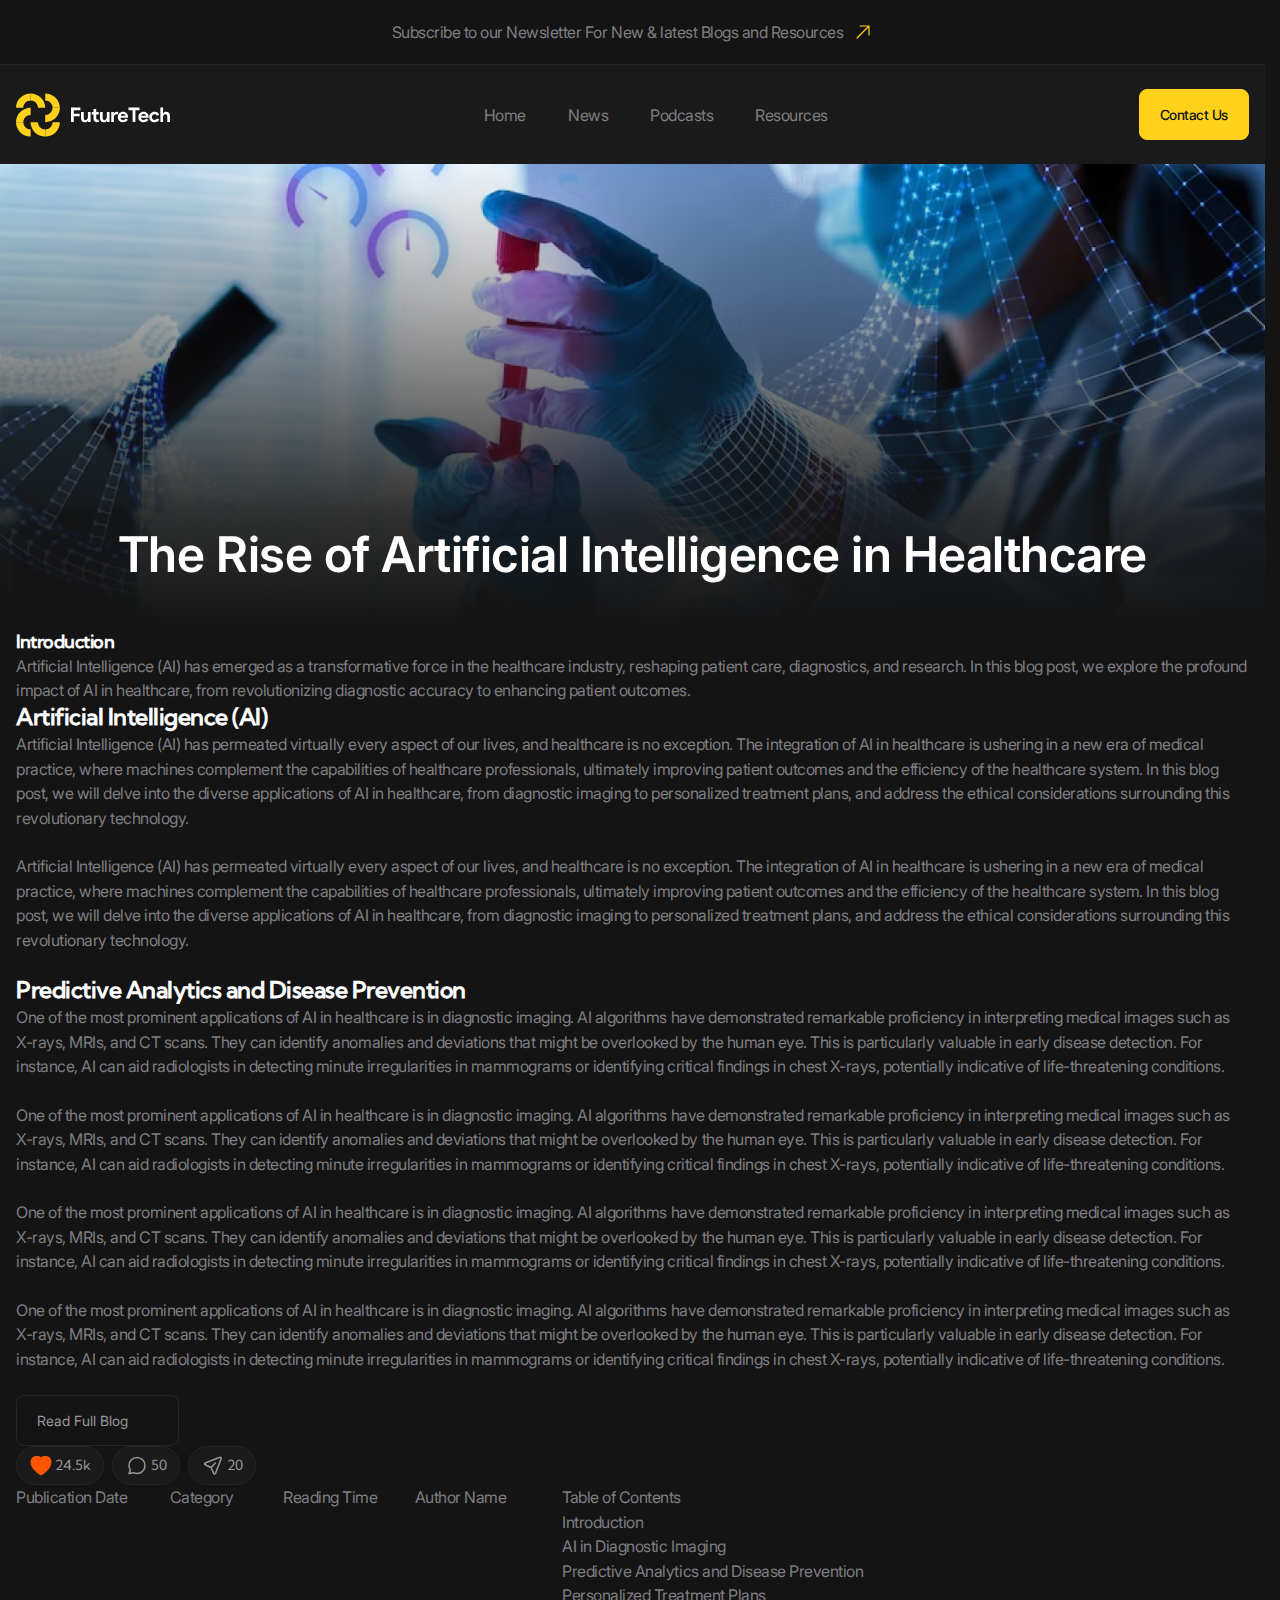
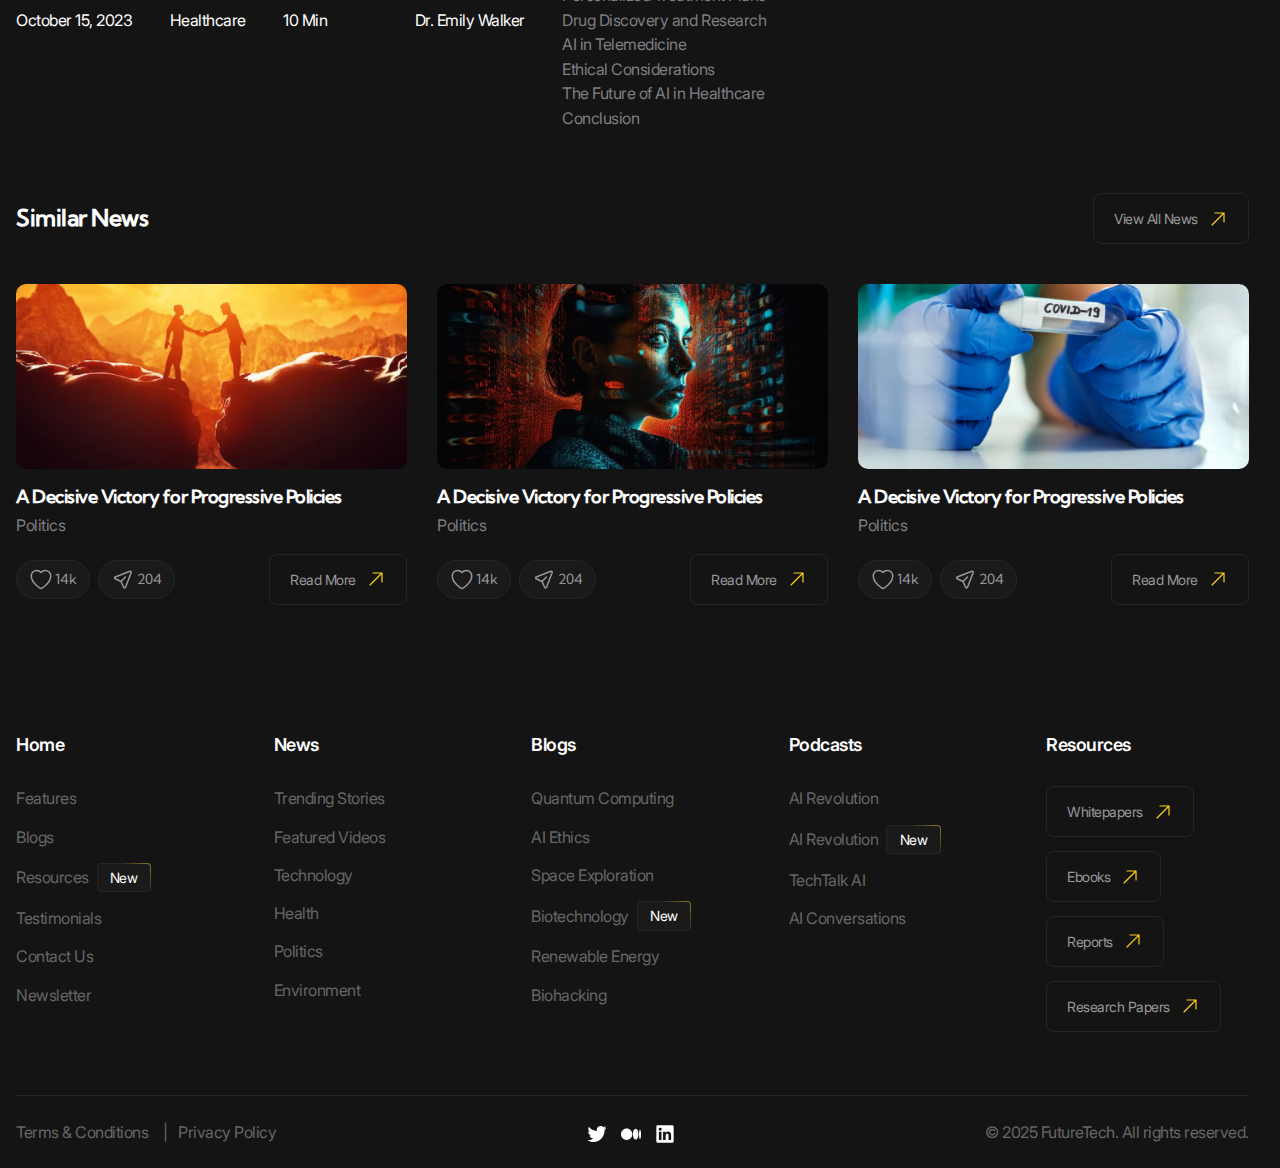
==== commit dd12666f: "completed the styling of blog-details__banner" ====
--- a/blog.html
+++ b/blog.html
@@ -55,7 +55,7 @@
   </header>
   <main>
     <section class="blog-details" aria-labelledby="blog-details-title">
-      <header class="blog-details__banner">
+      <header class="blog-details__banner" style="--bgImg: url('../images/blog-details/banner.jpg')">
         <div class="blog-details__banner-inner container">
           <h1 class="blog-details__title" id="blog-details__title">The Rise of Artificial Intelligence in Healthcare
           </h1>
@@ -126,11 +126,9 @@
             <div class="blog-details__actions blog-actions">
               <ul class="blog-actions__list">
                 <li class="blog-actions__item">
-                  <button class="blog-actions__button is-active" type="button" aria-label="Dislike"
-                    title="Dislike">
+                  <button class="blog-actions__button is-active" type="button" aria-label="Dislike" title="Dislike">
                     <span class="blog-actions__icon-wrapper">
-                      <svg width="24" height="25" viewBox="0 0 24 25" fill="none"
-                        xmlns="http://www.w3.org/2000/svg">
+                      <svg width="24" height="25" viewBox="0 0 24 25" fill="none" xmlns="http://www.w3.org/2000/svg">
                         <path
                           d="M11.645 21.4107L11.6384 21.4071L11.6158 21.3949C11.5965 21.3844 11.5689 21.3693 11.5336 21.3496C11.4629 21.3101 11.3612 21.2524 11.233 21.1769C10.9765 21.0261 10.6132 20.8039 10.1785 20.515C9.31074 19.9381 8.15122 19.0901 6.9886 18.0063C4.68781 15.8615 2.25 12.6751 2.25 8.75C2.25 5.82194 4.7136 3.5 7.6875 3.5C9.43638 3.5 11.0023 4.29909 12 5.5516C12.9977 4.29909 14.5636 3.5 16.3125 3.5C19.2864 3.5 21.75 5.82194 21.75 8.75C21.75 12.6751 19.3122 15.8615 17.0114 18.0063C15.8488 19.0901 14.6893 19.9381 13.8215 20.515C13.3868 20.8039 13.0235 21.0261 12.767 21.1769C12.6388 21.2524 12.5371 21.3101 12.4664 21.3496C12.4311 21.3693 12.4035 21.3844 12.3842 21.3949L12.3616 21.4071L12.355 21.4107L12.3523 21.4121C12.1323 21.5289 11.8677 21.5289 11.6477 21.4121L11.645 21.4107Z"
                           stroke="#666666" stroke-width="1.5" stroke-linejoin="round" />
@@ -142,8 +140,7 @@
                 <li class="blog-actions__item">
                   <button class="blog-actions__button" type="button" aria-label="Discuss" title="Discuss">
                     <span class="blog-actions__icon-wrapper">
-                      <svg width="24" height="25" viewBox="0 0 24 25" fill="none"
-                        xmlns="http://www.w3.org/2000/svg">
+                      <svg width="24" height="25" viewBox="0 0 24 25" fill="none" xmlns="http://www.w3.org/2000/svg">
                         <path
                           d="M8.48581 19.6888C9.54657 20.2083 10.7392 20.5 12 20.5C16.4183 20.5 20 16.9183 20 12.5C20 8.08172 16.4183 4.5 12 4.5C7.58172 4.5 4 8.08172 4 12.5C4 14.1401 4.49356 15.665 5.34026 16.9341M8.48581 19.6888L4 20.5L5.34026 16.9341M8.48581 19.6888L8.49231 19.6877M5.34026 16.9341L5.34154 16.9308"
                           stroke="#666666" stroke-width="1.5" stroke-linecap="round" stroke-linejoin="round" />
@@ -156,8 +153,7 @@
                 <li class="blog-actions__item">
                   <button class="blog-actions__button" type="button" aria-label="Share" title="Share">
                     <span class="blog-actions__icon-wrapper">
-                      <svg width="24" height="25" viewBox="0 0 24 25" fill="none"
-                        xmlns="http://www.w3.org/2000/svg">
+                      <svg width="24" height="25" viewBox="0 0 24 25" fill="none" xmlns="http://www.w3.org/2000/svg">
                         <path
                           d="M10.0384 14.4616L4.1719 11.7951C3.36454 11.4281 3.39898 10.2697 4.22673 9.95134L18.8999 4.30781C19.7087 3.99675 20.5033 4.79139 20.1922 5.60013L14.5487 20.2733C14.2303 21.1011 13.072 21.1355 12.705 20.3281L10.0384 14.4616ZM10.0384 14.4616L14.4231 10.077"
                           stroke="#666666" stroke-width="1.5" stroke-linecap="round" stroke-linejoin="round" />
@@ -173,7 +169,7 @@
               <dl class="summary__list">
                 <div class="summary__item">
                   <dt class="summary__key">Publication Date</dt>
-                  <dd class="summary__value"><time datetime="2023-10-15" >October 15, 2023</time></dd>
+                  <dd class="summary__value"><time datetime="2023-10-15">October 15, 2023</time></dd>
                 </div>
                 <div class="summary__item">
                   <dt class="summary__key">Category</dt>
@@ -248,8 +244,7 @@
                             xmlns="http://www.w3.org/2000/svg">
                             <path
                               d="M10.0384 14.4616L4.1719 11.7951C3.36454 11.4281 3.39898 10.2697 4.22673 9.95134L18.8999 4.30781C19.7087 3.99675 20.5033 4.79139 20.1922 5.60013L14.5487 20.2733C14.2303 21.1011 13.072 21.1355 12.705 20.3281L10.0384 14.4616ZM10.0384 14.4616L14.4231 10.077"
-                              stroke="#666666" stroke-width="1.5" stroke-linecap="round"
-                              stroke-linejoin="round" />
+                              stroke="#666666" stroke-width="1.5" stroke-linecap="round" stroke-linejoin="round" />
                           </svg>
 
                         </span>
@@ -295,8 +290,7 @@
                             xmlns="http://www.w3.org/2000/svg">
                             <path
                               d="M10.0384 14.4616L4.1719 11.7951C3.36454 11.4281 3.39898 10.2697 4.22673 9.95134L18.8999 4.30781C19.7087 3.99675 20.5033 4.79139 20.1922 5.60013L14.5487 20.2733C14.2303 21.1011 13.072 21.1355 12.705 20.3281L10.0384 14.4616ZM10.0384 14.4616L14.4231 10.077"
-                              stroke="#666666" stroke-width="1.5" stroke-linecap="round"
-                              stroke-linejoin="round" />
+                              stroke="#666666" stroke-width="1.5" stroke-linecap="round" stroke-linejoin="round" />
                           </svg>
 
                         </span>
@@ -342,8 +336,7 @@
                             xmlns="http://www.w3.org/2000/svg">
                             <path
                               d="M10.0384 14.4616L4.1719 11.7951C3.36454 11.4281 3.39898 10.2697 4.22673 9.95134L18.8999 4.30781C19.7087 3.99675 20.5033 4.79139 20.1922 5.60013L14.5487 20.2733C14.2303 21.1011 13.072 21.1355 12.705 20.3281L10.0384 14.4616ZM10.0384 14.4616L14.4231 10.077"
-                              stroke="#666666" stroke-width="1.5" stroke-linecap="round"
-                              stroke-linejoin="round" />
+                              stroke="#666666" stroke-width="1.5" stroke-linecap="round" stroke-linejoin="round" />
                           </svg>
 
                         </span>
--- a/styles/main.css
+++ b/styles/main.css
@@ -1858,7 +1858,20 @@
 }
 
 .news {
+  display: grid;
+  row-gap: 5rem;
   padding-block: clamp(2.5rem, 1.862745098rem + 2.614379085vw, 5rem);
+}
+@media (width <= 90.06125rem) {
+  .news {
+    row-gap: 2.5rem;
+  }
+}
+.news__header {
+  display: flex;
+  justify-content: space-between;
+  align-items: center;
+  column-gap: 1rem;
 }
 .news__list {
   display: grid;
@@ -1945,4 +1958,18 @@
   row-gap: clamp(0.25rem, 0.1544117647rem + 0.3921568627vw, 0.625rem);
 }
 
+.blog-details__banner {
+  display: flex;
+  align-items: end;
+  min-height: clamp(17.5625rem, 12.512254902rem + 20.7189542484vw, 37.375rem);
+  padding-block: clamp(1.0625rem, 0.2977941176rem + 3.137254902vw, 4.0625rem);
+  text-align: center;
+  background: linear-gradient(180deg, rgba(20, 20, 20, 0) 0%, rgba(20, 20, 20, 0.88) 75.52%, #141414 100%), var(--bgImg) center/cover no-repeat;
+}
+.blog-details__title {
+  font-size: clamp(1.75rem, 1.1764705882rem + 2.3529411765vw, 4rem);
+  font-family: var(--font-family-base);
+  font-weight: 600;
+}
+
 /*# sourceMappingURL=main.css.map */
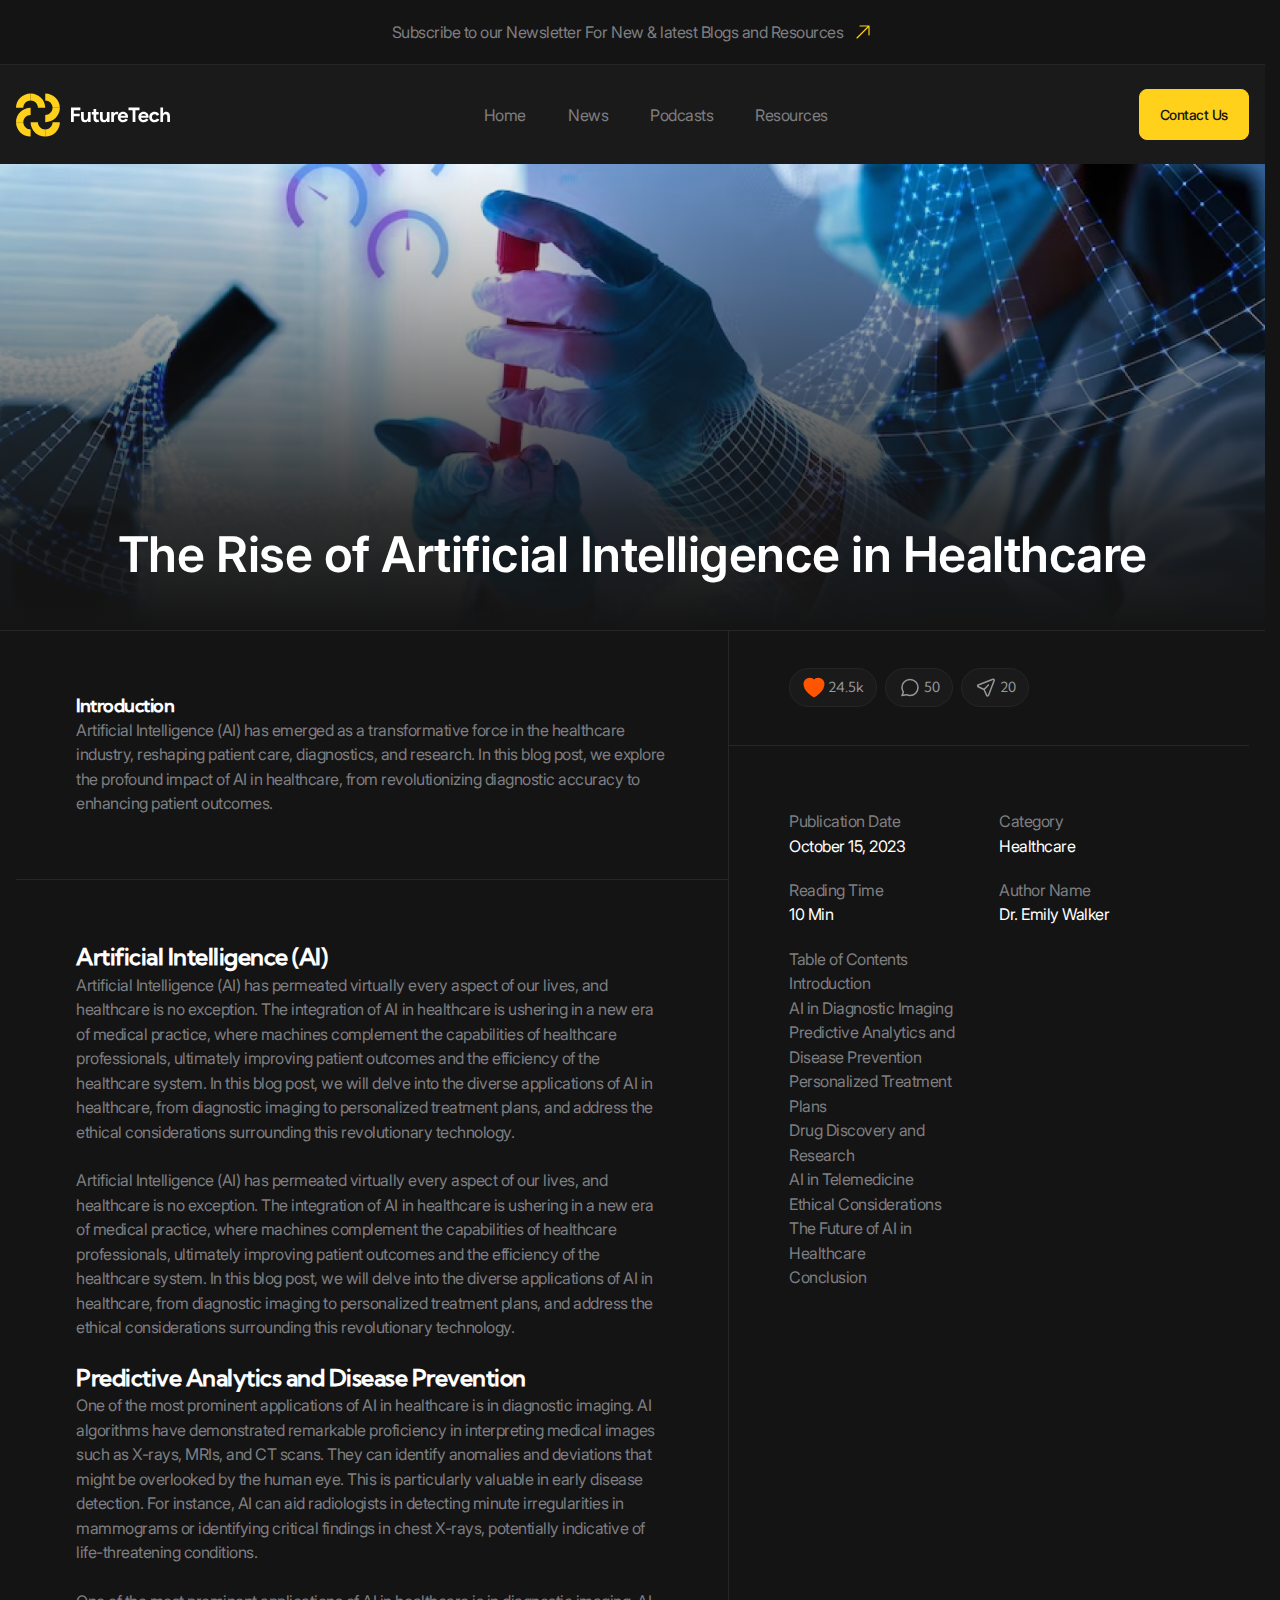
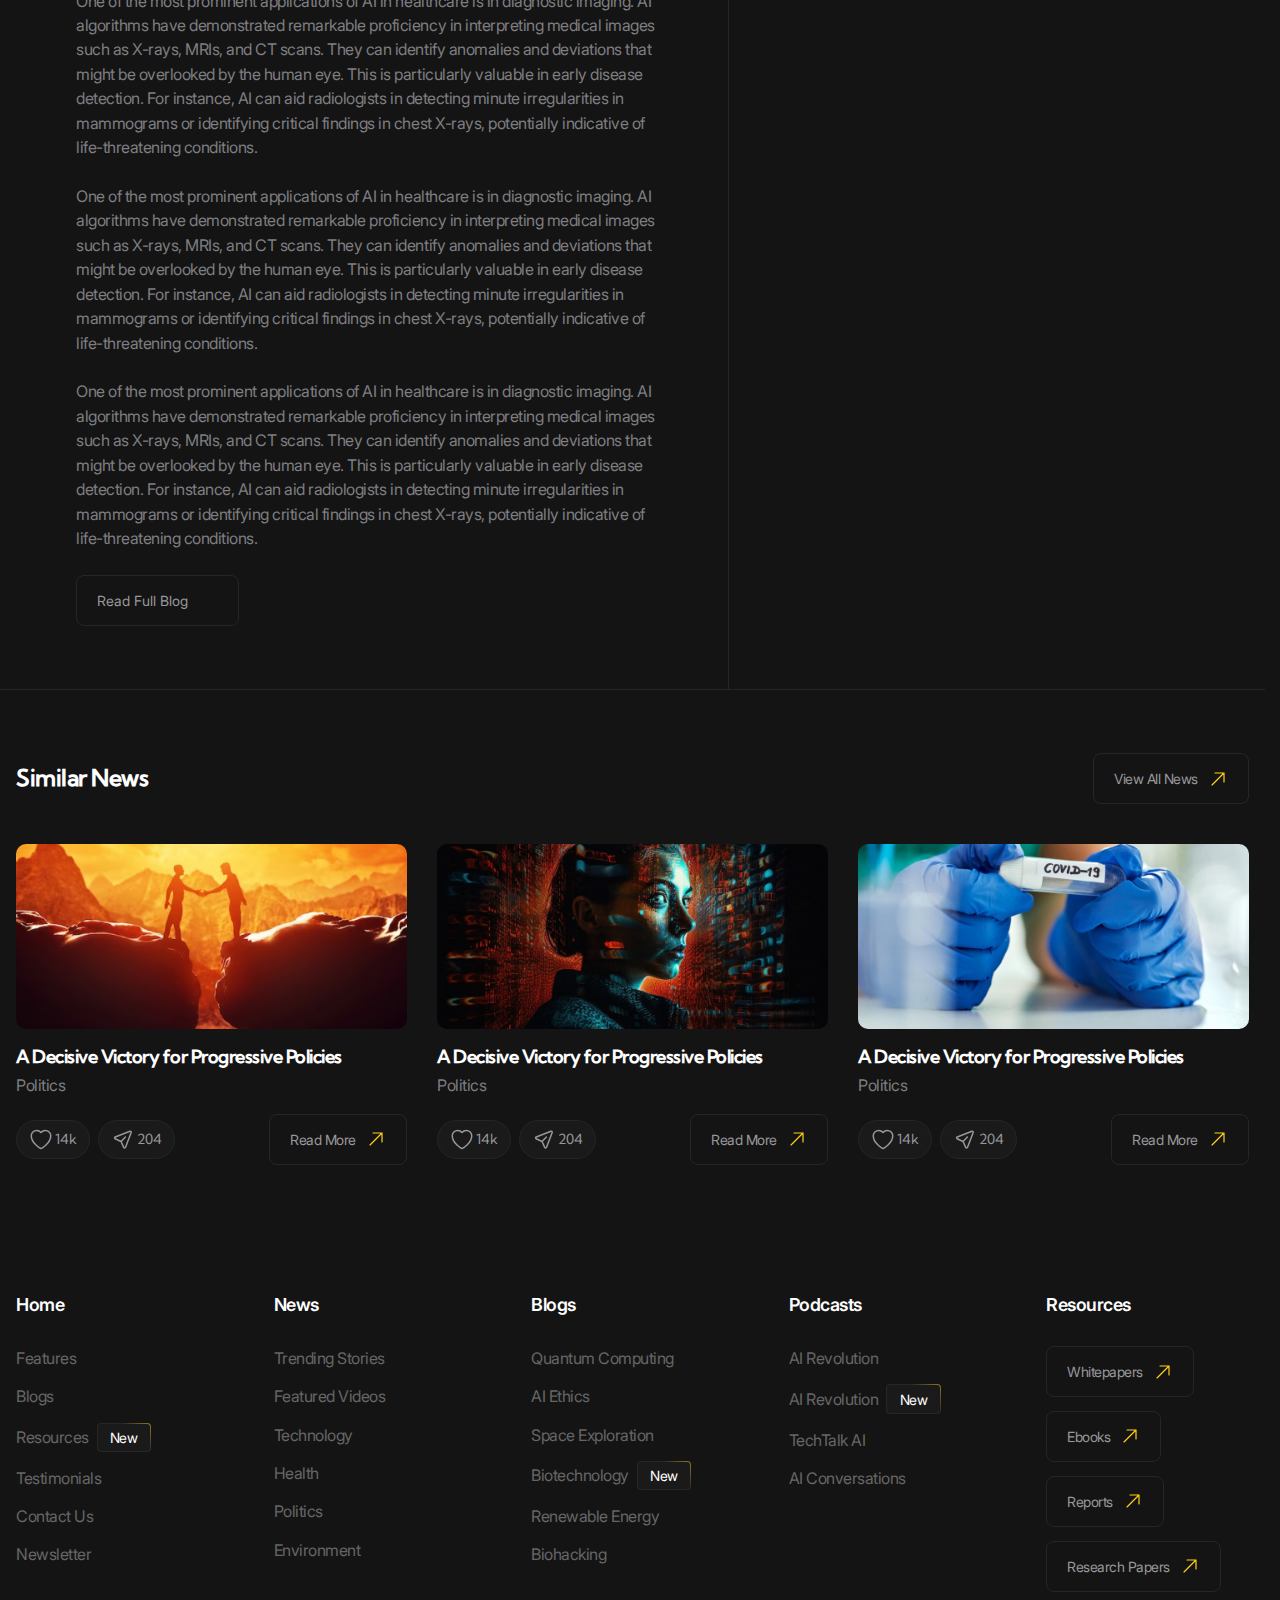
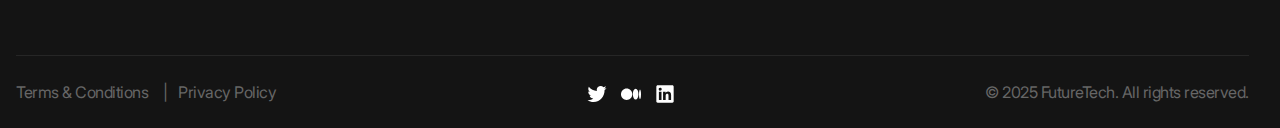
==== commit 7c8dc108: "completed the styling of blog-details" ====
--- a/blog.html
+++ b/blog.html
@@ -64,7 +64,7 @@
       <div class="blog-details__body">
         <div class="blog-details__body-inner container">
           <div class="blog-details__content">
-            <div class="blog-details__intro">
+            <div class="blog-details__intro full-vw-line full-vw-line--bottom full-vw-line--left">
               <h2 class="h6">Introduction</h2>
               <p>Artificial Intelligence (AI) has emerged as a transformative force in the healthcare industry,
                 reshaping patient care, diagnostics, and research. In this blog post, we explore the profound impact of
@@ -123,7 +123,7 @@
             </div>
           </div>
           <div class="blog-details__info">
-            <div class="blog-details__actions blog-actions">
+            <div class="blog-details__actions blog-actions full-vw-line full-vw-line--bottom full-vw-line--right">
               <ul class="blog-actions__list">
                 <li class="blog-actions__item">
                   <button class="blog-actions__button is-active" type="button" aria-label="Dislike" title="Dislike">
@@ -165,7 +165,7 @@
                 </li>
               </ul>
             </div>
-            <div class="blog-details__summary summary">
+            <div class="blog-details__summary summary summary--2-cols">
               <dl class="summary__list">
                 <div class="summary__item">
                   <dt class="summary__key">Publication Date</dt>
@@ -183,7 +183,7 @@
                   <dt class="summary__key">Author Name</dt>
                   <dd class="summary__value">Dr. Emily Walker</dd>
                 </div>
-                <div class="summary__item">
+                <div class="summary__item summary__item">
                   <dt class="summary__key">Table of Contents</dt>
                   <div class="table-of-contents">
                     <ul class="table-of-contents__list">
--- a/styles/main.css
+++ b/styles/main.css
@@ -316,8 +316,7 @@
 .full-vw-line--left::before, .full-vw-line--left::after {
   right: 100%;
 }
-.full-vw-line--right::before,
-.full-vw-line--right ::after {
+.full-vw-line--right::before, .full-vw-line--right::after {
   left: 100%;
 }
 
@@ -1768,6 +1767,20 @@
   }
 }
 
+.summary--2-cols .summary__list {
+  display: grid;
+  grid-template-columns: repeat(2, 1fr);
+  gap: 1.875rem 1.25rem;
+}
+@media (width <= 90.06125rem) {
+  .summary--2-cols .summary__list {
+    row-gap: 1.25rem;
+  }
+}
+.summary--2-cols .summary__item--wide {
+  grid-column: -1/1;
+  margin-top: 1.25rem;
+}
 .summary__list {
   display: flex;
   column-gap: clamp(1.25rem, 0.7720588235rem + 1.9607843137vw, 3.125rem);
@@ -1971,5 +1984,29 @@
   font-family: var(--font-family-base);
   font-weight: 600;
 }
+.blog-details__body {
+  border-block: var(--border);
+}
+.blog-details__body-inner {
+  display: grid;
+  grid-template-columns: 1fr 32.5rem;
+}
+.blog-details__content {
+  border-right: var(--border);
+}
+.blog-details__intro, .blog-details__main, .blog-details__actions, .blog-details__summary {
+  padding: clamp(2.5rem, 1.862745098rem + 2.614379085vw, 5rem) 5rem;
+}
+@media (width <= 90.06125rem) {
+  .blog-details__intro, .blog-details__main, .blog-details__actions, .blog-details__summary {
+    padding-inline: 3.75rem;
+  }
+}
+.blog-details__intro, .blog-details__actions {
+  border-bottom: var(--border);
+}
+.blog-details__actions {
+  padding-block: clamp(1.25rem, 0.7720588235rem + 1.9607843137vw, 3.125rem);
+}
 
 /*# sourceMappingURL=main.css.map */
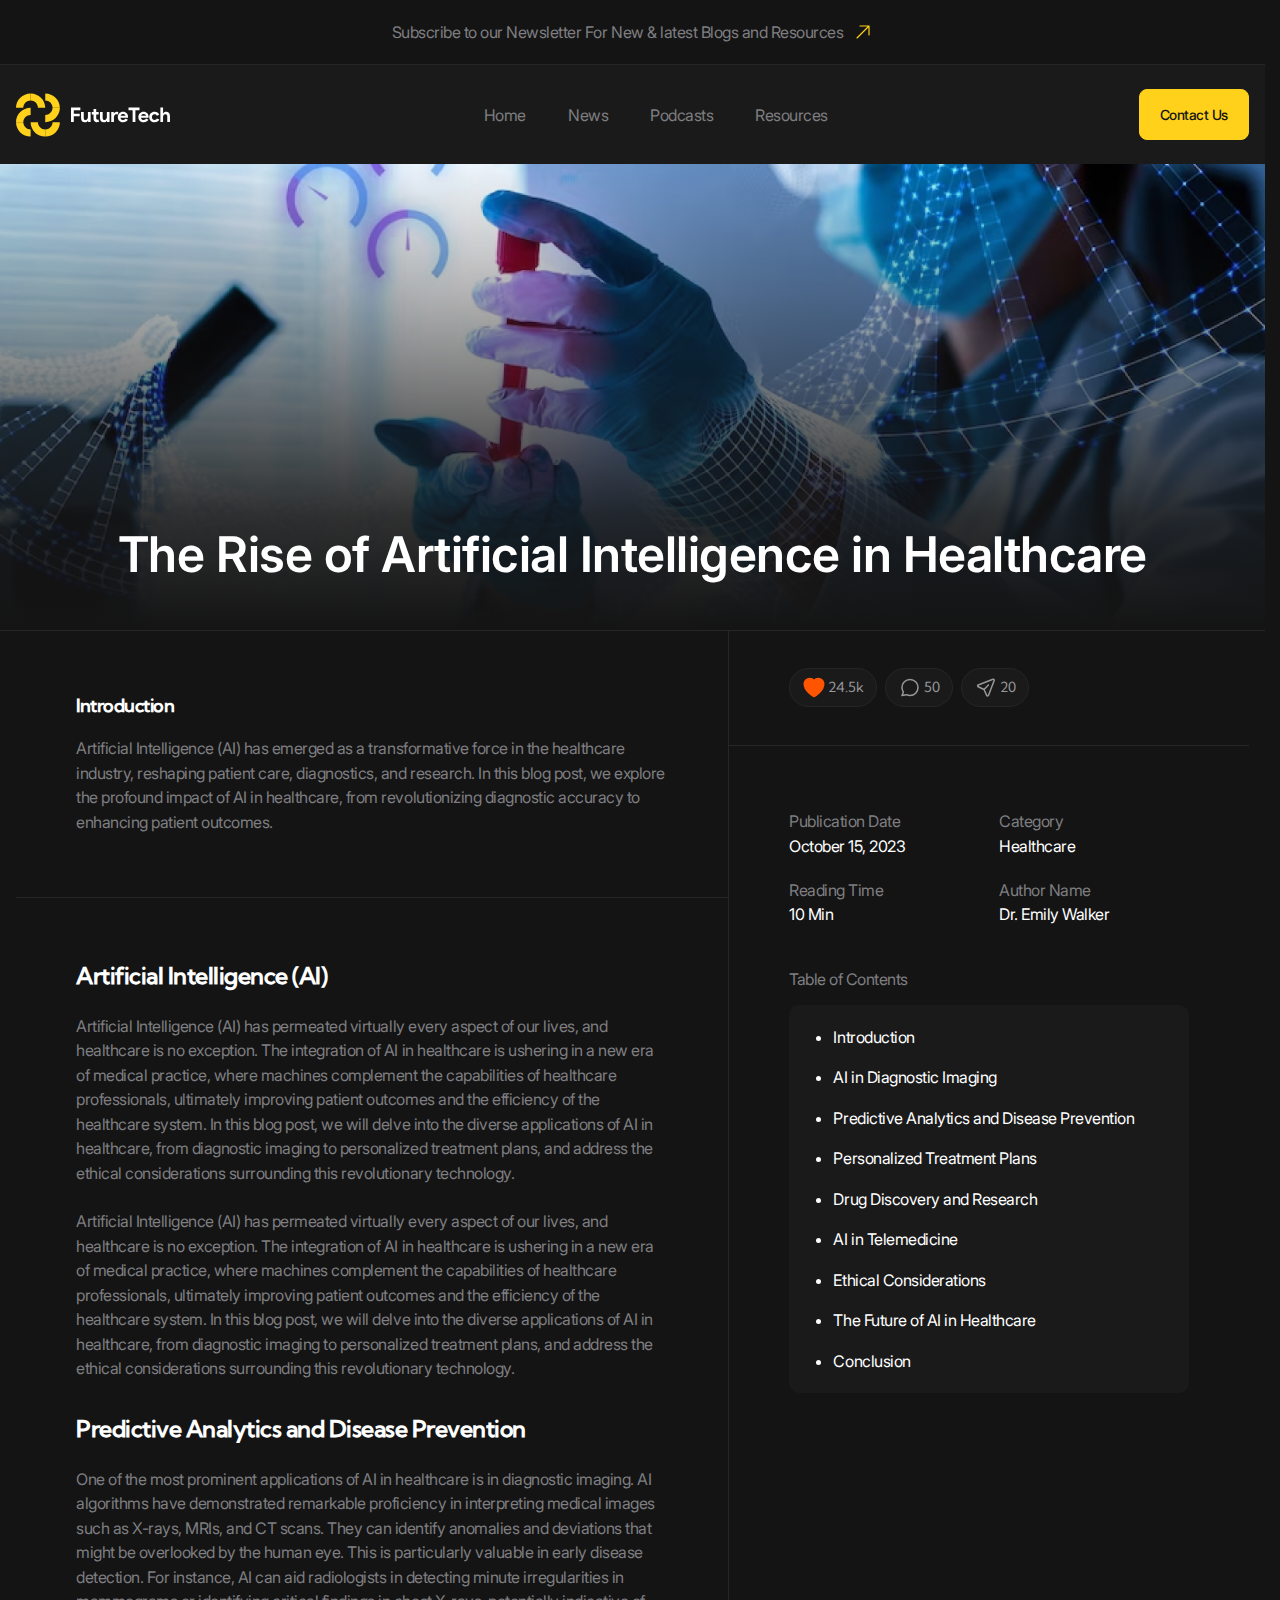
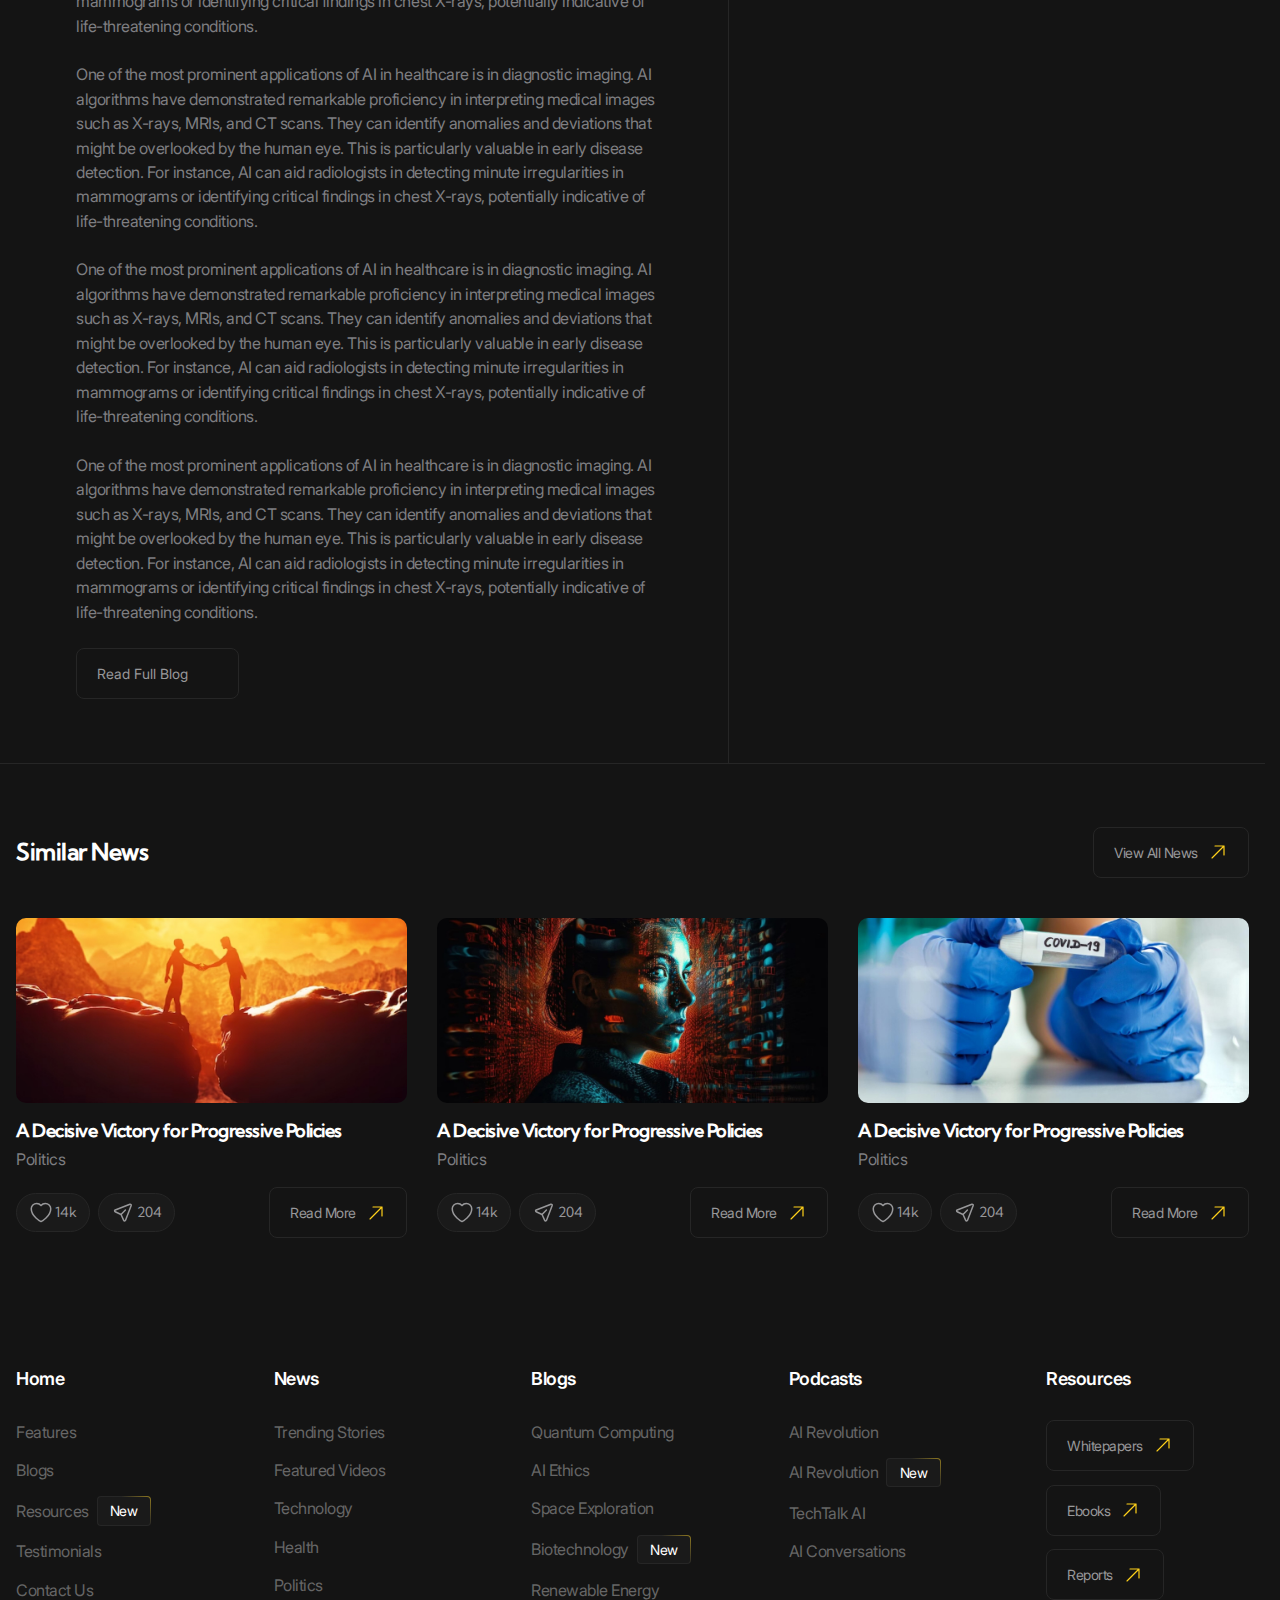
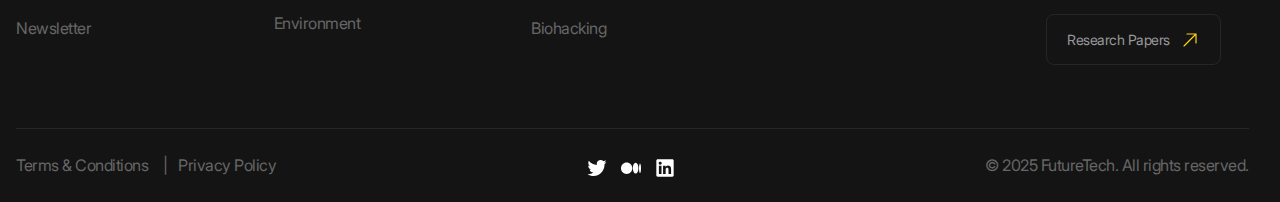
==== commit 9cce936c: "finished styling table-contents" ====
--- a/blog.html
+++ b/blog.html
@@ -183,7 +183,7 @@
                   <dt class="summary__key">Author Name</dt>
                   <dd class="summary__value">Dr. Emily Walker</dd>
                 </div>
-                <div class="summary__item summary__item">
+                <div class="summary__item summary__item--wide">
                   <dt class="summary__key">Table of Contents</dt>
                   <div class="table-of-contents">
                     <ul class="table-of-contents__list">
--- a/styles/main.css
+++ b/styles/main.css
@@ -1778,6 +1778,7 @@
   }
 }
 .summary--2-cols .summary__item--wide {
+  row-gap: clamp(0.625rem, 0.5294117647rem + 0.3921568627vw, 1rem);
   grid-column: -1/1;
   margin-top: 1.25rem;
 }
@@ -1971,6 +1972,31 @@
   row-gap: clamp(0.25rem, 0.1544117647rem + 0.3921568627vw, 0.625rem);
 }
 
+.table-of-contents {
+  padding: 1.25rem;
+  color: var(--color-light);
+  background-color: var(--color-dark-10);
+  border-radius: 0.75rem;
+}
+@media (width <= 90.06125rem) {
+  .table-of-contents {
+    border-radius: 0.625rem;
+  }
+}
+.table-of-contents__list {
+  display: grid;
+  row-gap: 1.25rem;
+}
+@media (width <= 90.06125rem) {
+  .table-of-contents__list {
+    row-gap: 1rem;
+  }
+}
+.table-of-contents__item {
+  list-style-type: disc;
+  margin-left: 1.5em;
+}
+
 .blog-details__banner {
   display: flex;
   align-items: end;
@@ -1991,6 +2017,12 @@
   display: grid;
   grid-template-columns: 1fr 32.5rem;
 }
+.blog-details__body h2:not(:first-child), .blog-details__body h3:not(:first-child), .blog-details__body h4:not(:first-child), .blog-details__body h5:not(:first-child), .blog-details__body h6:not(:first-child) {
+  margin-top: 1.5em;
+}
+.blog-details__body h2:not(:last-child), .blog-details__body h3:not(:last-child), .blog-details__body h4:not(:last-child), .blog-details__body h5:not(:last-child), .blog-details__body h6:not(:last-child) {
+  margin-bottom: 1em;
+}
 .blog-details__content {
   border-right: var(--border);
 }
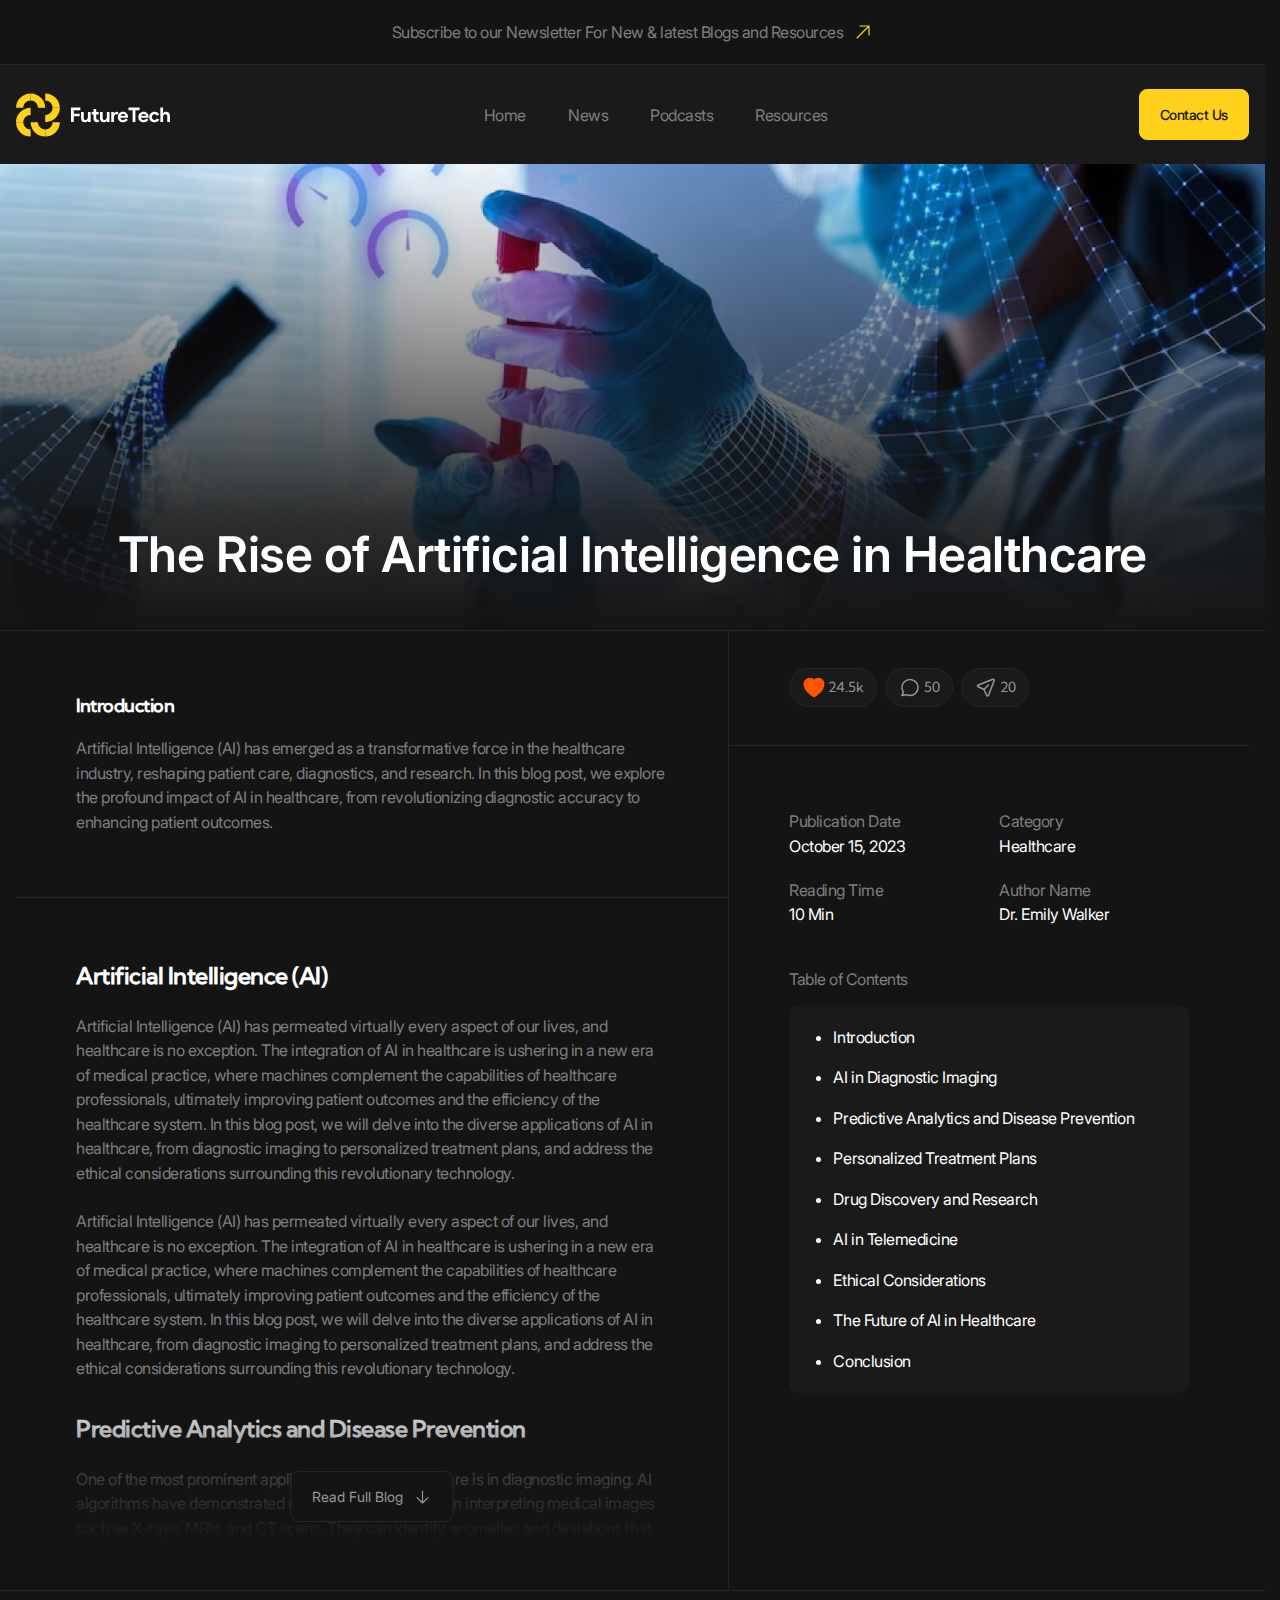
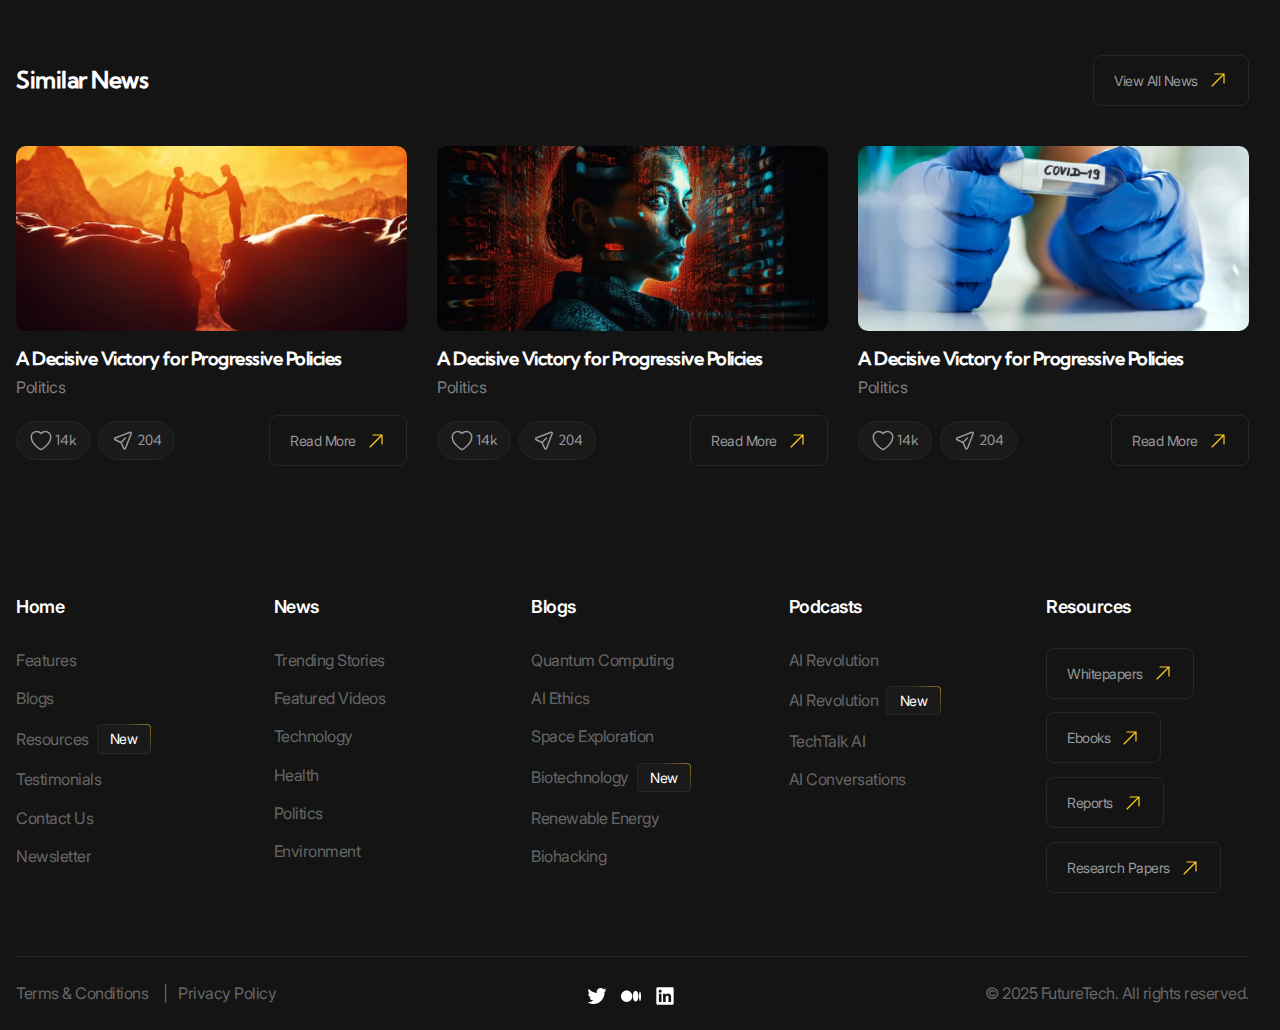
==== commit 2ac22808: "finished styling the expandable-contents" ====
--- a/blog.html
+++ b/blog.html
@@ -70,7 +70,7 @@
                 reshaping patient care, diagnostics, and research. In this blog post, we explore the profound impact of
                 AI in healthcare, from revolutionizing diagnostic accuracy to enhancing patient outcomes.</p>
             </div>
-            <div class="blog-details__main">
+            <div class="blog-details__main expandable-content" data-js-expandable-content>
               <h2 class="h4">Artificial Intelligence (AI)</h2>
               <p>Artificial Intelligence (AI) has permeated virtually every aspect of our lives, and healthcare is no
                 exception. The integration of AI in healthcare is ushering in a new era of medical practice, where
@@ -117,7 +117,7 @@
                 minute irregularities in mammograms or identifying critical findings in chest X-rays, potentially
                 indicative of life-threatening conditions.
               </p>
-              <button class="blog-details__read-full-button button" type="button">
+              <button class="blog-details__read-full-button button expandable-content__button" type="button" data-js-expandable-content-button>
                 <span class="icon icon--gray-arrow-down">Read Full Blog</span>
               </button>
             </div>
--- a/styles/main.css
+++ b/styles/main.css
@@ -464,6 +464,37 @@
   content: "";
 }
 
+.expandable-content {
+  --initialMaxHeight: 31.25rem;
+  position: relative;
+  overflow-y: hidden;
+}
+.expandable-content.is-expanded::before,
+.expandable-content.is-expanded .expandable-content__button {
+  opacity: 0;
+  visibility: hidden;
+}
+.expandable-content:not(.is-expanded) {
+  max-height: var(--initialMaxHeight);
+}
+.expandable-content::before {
+  content: "";
+  position: absolute;
+  bottom: 0;
+  left: 0;
+  width: 100%;
+  height: 30%;
+  background-image: linear-gradient(180deg, rgba(20, 20, 20, 0) 0%, #141414 77.38%);
+  pointer-events: none;
+  transition-duration: var(--transition-duration);
+}
+.expandable-content__button {
+  position: absolute;
+  left: 50%;
+  translate: -50%;
+  bottom: 4.25rem;
+}
+
 .icon {
   display: inline-flex;
   align-items: center;
@@ -489,6 +520,9 @@
 }
 .icon--yellow-eye::after {
   background-image: url("../icons/eye_yellow.svg");
+}
+.icon--gray-arrow-down::after {
+  background-image: url("../icons/arrow-down_gray.svg");
 }
 
 .logo {
@@ -2040,5 +2074,18 @@
 .blog-details__actions {
   padding-block: clamp(1.25rem, 0.7720588235rem + 1.9607843137vw, 3.125rem);
 }
+.blog-details__main {
+  --initialMaxHeight: 46.3125rem;
+}
+@media (width <= 90.06125rem) {
+  .blog-details__main {
+    --initialMaxHeight: 43.25rem;
+  }
+}
+@media (width <= 47.99875rem) {
+  .blog-details__main {
+    --initialMaxHeight: 41.8125rem;
+  }
+}
 
 /*# sourceMappingURL=main.css.map */
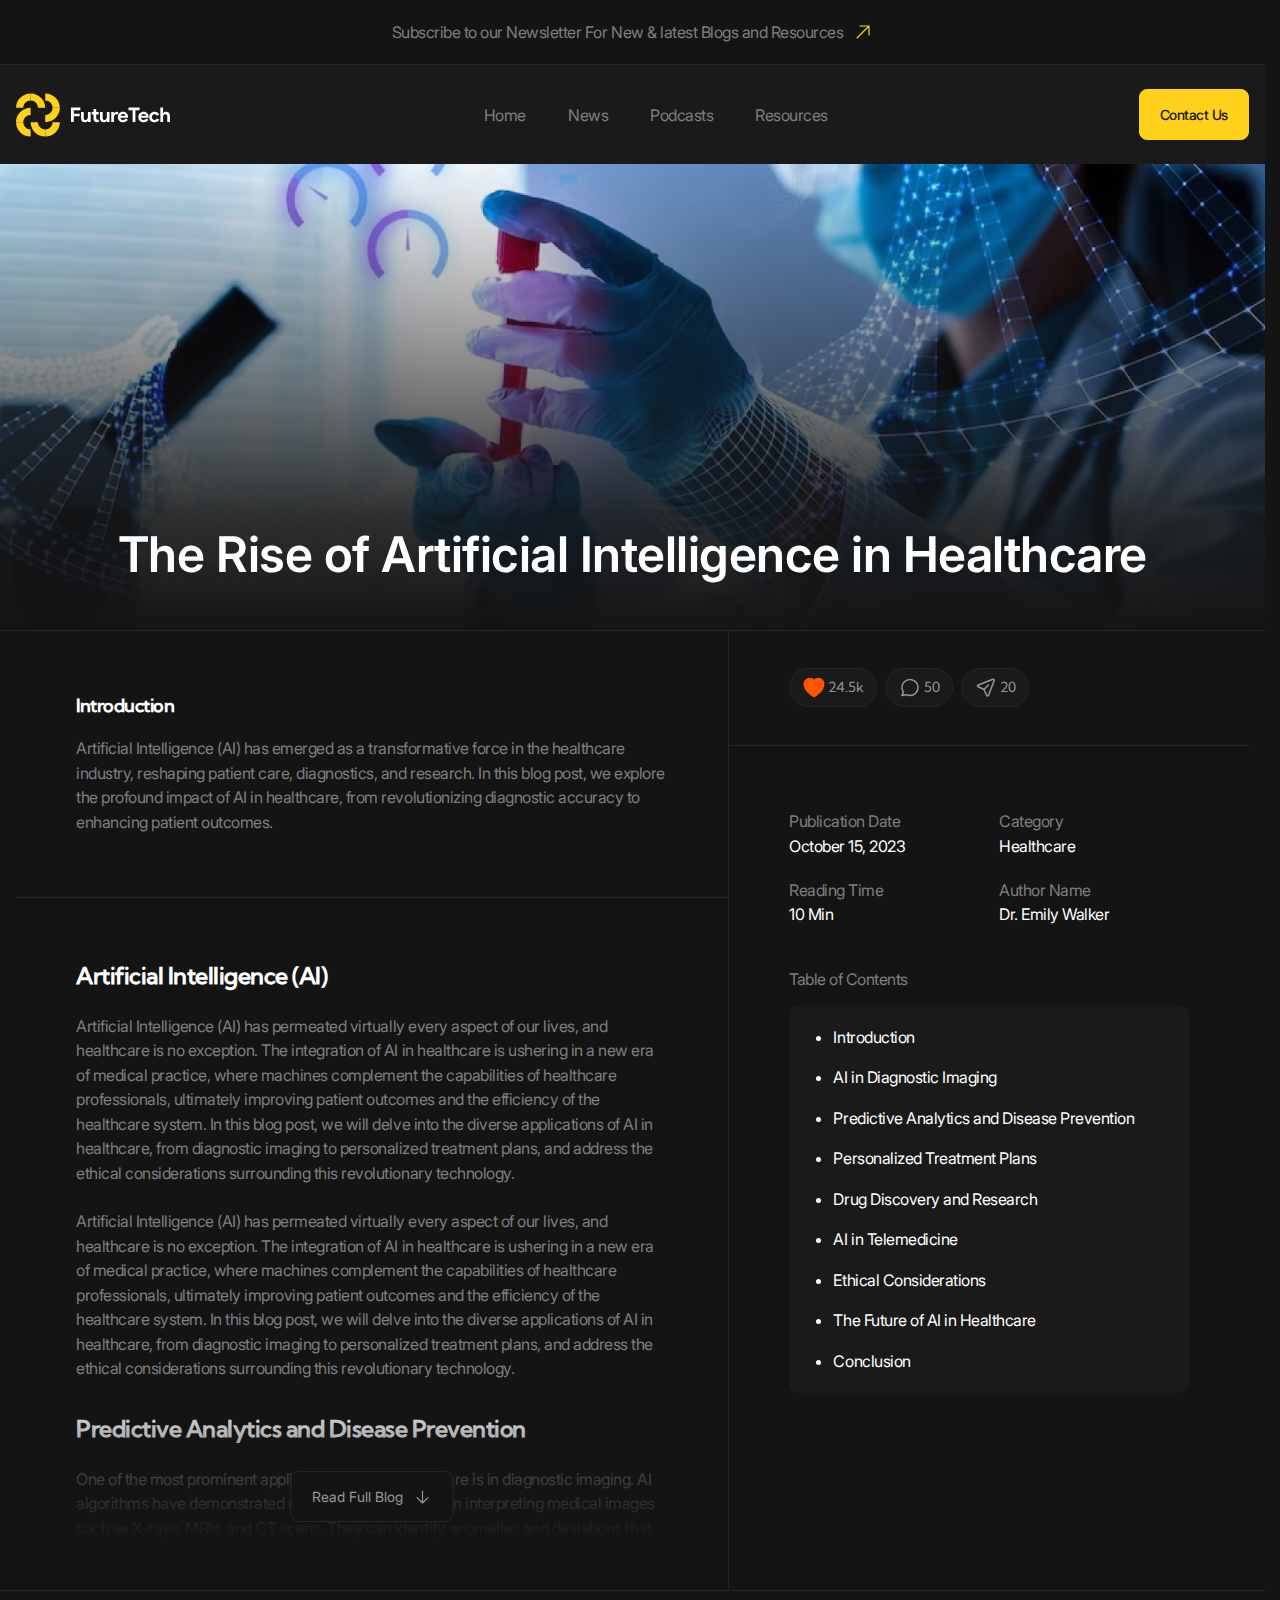
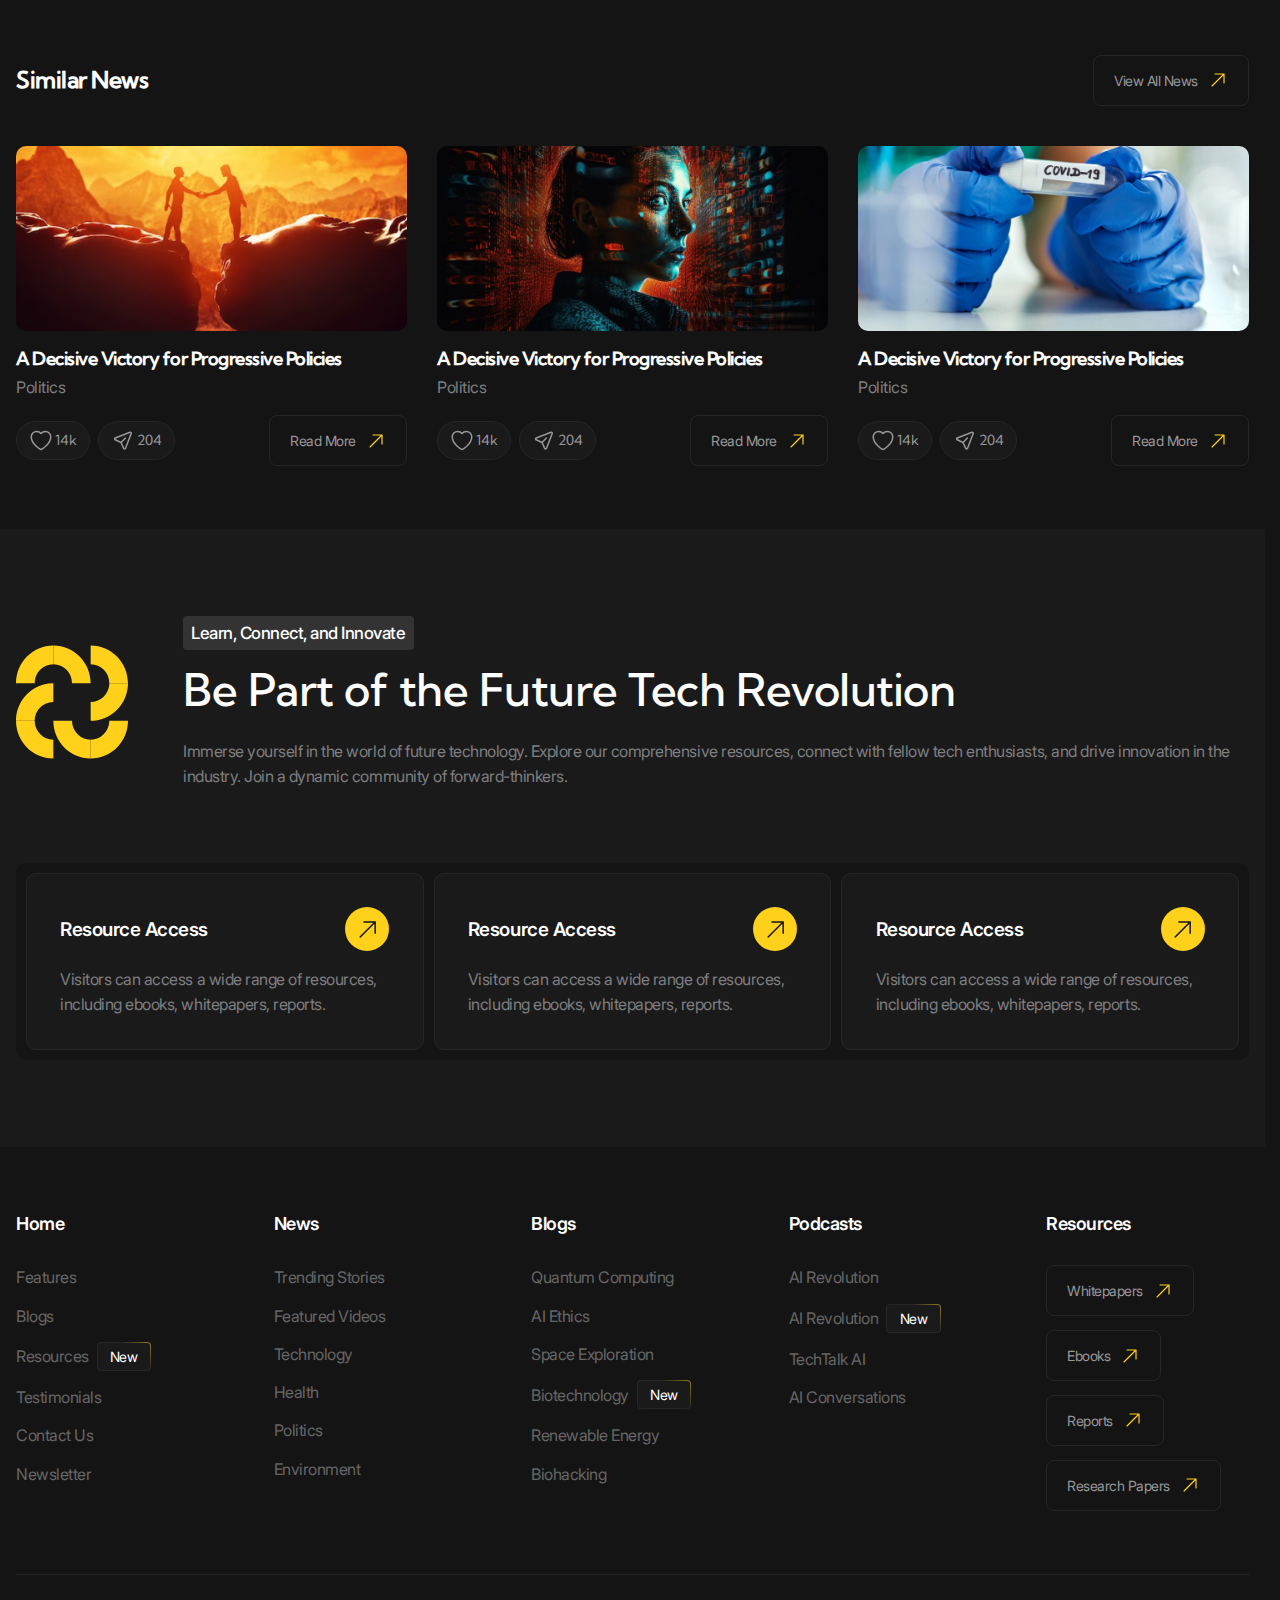
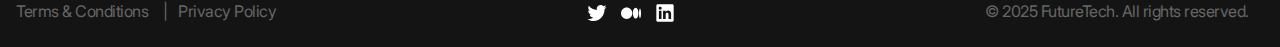
==== commit a2b5b884: "added about section to the blog page" ====
--- a/blog.html
+++ b/blog.html
@@ -353,6 +353,48 @@
         </ul>
       </div>
     </section>
+
+    <section class="about" aria-labelledby="about-title">
+      <div class="about__inner container">
+        <header class="about__header">
+          <img src="./images/about/icon.svg" alt="" class="about__icon" width="150" height="150" loading="lazy">
+          <div class="about__info">
+            <p class="about__subtitle tag">Learn, Connect, and Innovate</p>
+            <h2 class="about__title">Be Part of the Future Tech Revolution</h2>
+          </div>
+          
+          <div class="about__description">
+            <p>Immerse yourself in the world of future technology. Explore our comprehensive resources, connect with fellow tech enthusiasts, and drive innovation in the industry. Join a dynamic community of forward-thinkers.</p>
+          </div>
+        </header>
+        <ul class="about__list">
+          <li class="about__item">
+            <a href="/" class="about-card tile">
+              <h3 class="about-card__title circle-icon">Resource Access</h3>
+              <div class="about-card__description">
+                <p>Visitors can access a wide range of resources, including ebooks, whitepapers, reports.</p>
+              </div>
+            </a>
+          </li>
+          <li class="about__item">
+            <a href="/" class="about-card tile">
+              <h3 class="about-card__title circle-icon">Resource Access</h3>
+              <div class="about-card__description">
+                <p>Visitors can access a wide range of resources, including ebooks, whitepapers, reports.</p>
+              </div>
+            </a>
+          </li>
+          <li class="about__item">
+            <a href="/" class="about-card tile">
+              <h3 class="about-card__title circle-icon">Resource Access</h3>
+              <div class="about-card__description">
+                <p>Visitors can access a wide range of resources, including ebooks, whitepapers, reports.</p>
+              </div>
+            </a>
+          </li>
+        </ul>
+      </div>
+    </section>
   </main>
 
   <footer class="footer">
--- a/styles/main.css
+++ b/styles/main.css
@@ -2051,14 +2051,22 @@
   display: grid;
   grid-template-columns: 1fr 32.5rem;
 }
+@media (width <= 63.99875rem) {
+  .blog-details__body-inner {
+    display: flex;
+    flex-direction: column-reverse;
+  }
+}
 .blog-details__body h2:not(:first-child), .blog-details__body h3:not(:first-child), .blog-details__body h4:not(:first-child), .blog-details__body h5:not(:first-child), .blog-details__body h6:not(:first-child) {
   margin-top: 1.5em;
 }
 .blog-details__body h2:not(:last-child), .blog-details__body h3:not(:last-child), .blog-details__body h4:not(:last-child), .blog-details__body h5:not(:last-child), .blog-details__body h6:not(:last-child) {
   margin-bottom: 1em;
 }
-.blog-details__content {
-  border-right: var(--border);
+@media (width > 63.99875rem) {
+  .blog-details__content {
+    border-right: var(--border);
+  }
 }
 .blog-details__intro, .blog-details__main, .blog-details__actions, .blog-details__summary {
   padding: clamp(2.5rem, 1.862745098rem + 2.614379085vw, 5rem) 5rem;
@@ -2068,8 +2076,31 @@
     padding-inline: 3.75rem;
   }
 }
-.blog-details__intro, .blog-details__actions {
-  border-bottom: var(--border);
+@media (width <= 63.99875rem) {
+  .blog-details__intro, .blog-details__main, .blog-details__actions, .blog-details__summary {
+    padding-inline: 0;
+  }
+}
+@media (width <= 63.99875rem) {
+  .blog-details__intro, .blog-details__actions, .blog-details__summary {
+    position: relative;
+  }
+  .blog-details__intro::before, .blog-details__actions::before, .blog-details__summary::before {
+    content: "";
+    position: absolute;
+    left: 50%;
+    right: auto;
+    translate: -50%;
+    bottom: 0;
+    width: 100vw;
+    height: 0.0625rem;
+    background-color: var(--color-dark-15);
+  }
+}
+@media (width > 63.99875rem) {
+  .blog-details__intro, .blog-details__actions {
+    border-bottom: var(--border);
+  }
 }
 .blog-details__actions {
   padding-block: clamp(1.25rem, 0.7720588235rem + 1.9607843137vw, 3.125rem);
